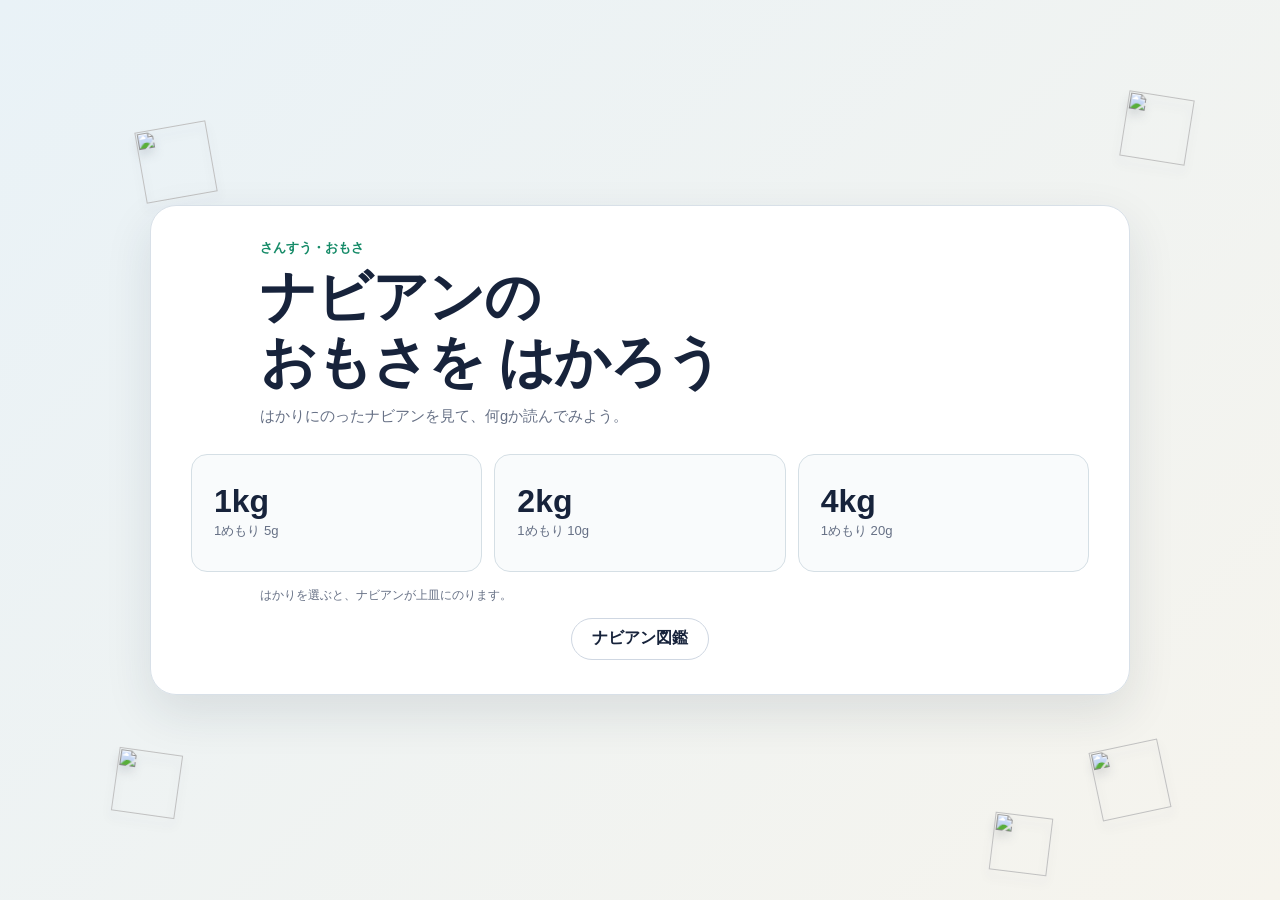
==== index.html @ f65eab59 "測定画面に戻る操作を復元" ====
<!doctype html>
<html lang="ja">
<head>
<meta charset="UTF-8">
<meta name="viewport" content="width=device-width,initial-scale=1,maximum-scale=1,user-scalable=no">
<title>ナビアンの おもさを はかろう</title>
<link rel="stylesheet" href="https://tt-sensei.github.io/edu-effects/css/edu-effects.css">
<link rel="stylesheet" href="https://tt-sensei.github.io/edu-effects/css/edu-feedback.css">
<link rel="stylesheet" href="css/style.css">
</head>
<body>
<div id="start">
  <img class="start-navi n1" src="https://raw.githubusercontent.com/TT-sensei/navi-character-/main/assets/web/fantasy/monsters/zako/happa-squirrel-leafy.webp" alt="" aria-hidden="true">
  <img class="start-navi n2" src="https://raw.githubusercontent.com/TT-sensei/navi-character-/main/assets/web/fantasy/monsters/zako/purun-little-magic-slime.webp" alt="" aria-hidden="true">
  <img class="start-navi n3" src="https://raw.githubusercontent.com/TT-sensei/navi-character-/main/assets/web/fantasy/monsters/zako/sakura-snow-puff.webp" alt="" aria-hidden="true">
  <img class="start-navi n4" src="https://raw.githubusercontent.com/TT-sensei/navi-character-/main/assets/web/fantasy/monsters/zako/star-bat.webp" alt="" aria-hidden="true">
  <img class="start-navi n5" src="https://raw.githubusercontent.com/TT-sensei/navi-character-/main/assets/web/fantasy/monsters/zako/rainbow-shell-snail.webp" alt="" aria-hidden="true">
  <main class="start-card">
    <div class="start-copy">
      <p class="eyebrow">さんすう・おもさ</p>
      <h1>ナビアンの<br>おもさを はかろう</h1>
      <p>はかりにのったナビアンを見て、何gか読んでみよう。</p>
    </div>
    <div class="scale-choice" aria-label="はかりを選ぶ">
      <button class="scale-card" data-max="1000"><span class="scale-number">1kg</span><span>1めもり 5g</span></button>
      <button class="scale-card" data-max="2000"><span class="scale-number">2kg</span><span>1めもり 10g</span></button>
      <button class="scale-card" data-max="4000"><span class="scale-number">4kg</span><span>1めもり 20g</span></button>
    </div>
    <p class="start-note">はかりを選ぶと、ナビアンが上皿にのります。</p>
    <button id="bookBtn" class="start-book-btn" type="button">ナビアン図鑑</button>
  </main>
</div>

<div id="app" class="hidden">
  <button id="backBtn" class="back-btn" type="button">← はかりを選びなおす</button>
  <main class="lesson">
    <section class="scale-area" aria-label="上皿はかり">
      <div class="measure-stage">
        <div class="scale">
          <div class="pan-shadow"></div>
          <div class="pan">
            <div class="pan-rim"></div>
            <img id="navian" alt="はかりにのったナビアン">
          </div>
          <div class="scale-column"></div>
          <div class="scale-body">
            <div class="dial">
              <svg id="dialSvg" viewBox="0 0 620 620" aria-label="上皿はかりの目盛"></svg>
              <div id="pointer" class="pointer"><span></span></div>
              <div class="dial-center"></div>
            </div>
            <div class="scale-base"></div>
          </div>
        </div>
      </div>
    </section>

    <aside class="question" aria-label="答え">
      <p id="message" class="question-message" role="status">はかりが落ち着くまで見てみよう。</p>
      <div class="question-head">
        <span class="question-kicker">よんでみよう</span>
        <p class="question-label">ナビアンは <strong>何g</strong>かな？</p>
      </div>
      <div class="answer-row">
        <input id="answer" type="number" inputmode="numeric" min="0" step="1" aria-label="重さ">
        <span>g</span>
        <button id="answerBtn">答える</button>
      </div>
      <button id="hintBtn" class="hint-btn" type="button">ヒントを見る</button><p id="hint" class="hint hidden" aria-live="polite"></p>
      <p id="feedback" class="feedback" aria-live="polite"></p>
      <button id="nextBtn" class="next hidden">つぎのナビアン →</button>
    </aside>
  </main>
</div>

<div id="book" class="hidden" aria-label="ナビアン図鑑">
  <div class="book-panel">
    <header class="book-header">
      <div><p class="book-kicker">ナビアンの記録</p><h2>ナビアン図鑑</h2></div>
      <button id="bookClose" class="head-btn" type="button">もどる</button>
    </header>
    <p class="book-intro">測ったナビアンの重さが記録されます。</p>
    <div id="bookGrid" class="book-grid"></div>
  </div>
</div>

<script type="module" src="js/app.js"></script>
</body>
</html>
---- css/style.css ----
:root{--navy:#17233b;--muted:#667085;--line:#d8e0e8;--green:#168b68;--red:#c84b4b;--paper:#fffdf8}
*{box-sizing:border-box;-webkit-tap-highlight-color:transparent}
html,body{margin:0;width:100%;min-height:100%;font-family:"Hiragino Maru Gothic ProN","Yu Gothic",sans-serif;color:var(--navy);background:#edf2f5}
button,input{font:inherit}
button{cursor:pointer}
.hidden{display:none!important}

#start{position:fixed;inset:0;display:grid;place-items:center;padding:20px;background:linear-gradient(135deg,#e9f2f7,#f6f4ed);overflow:hidden}
#start > .start-navi{position:absolute!important;width:72px!important;height:72px!important;max-width:72px!important;max-height:72px!important;object-fit:contain;filter:drop-shadow(0 7px 5px rgba(23,35,59,.12));z-index:2;pointer-events:none}
#start > .start-navi.n1{left:calc(50% - 500px);top:14%;transform:rotate(-10deg)}
#start > .start-navi.n2{right:clamp(18px,7vw,110px);left:auto;top:clamp(18px,12vh,95px);width:66px!important;height:66px!important;max-width:66px!important;max-height:66px!important;transform:rotate(9deg)}
#start > .start-navi.n3{left:clamp(24px,9vw,140px);bottom:clamp(20px,10vh,85px);width:64px!important;height:64px!important;max-width:64px!important;max-height:64px!important;transform:rotate(8deg)}
#start > .start-navi.n4{right:clamp(24px,9vw,140px);left:auto;bottom:clamp(20px,10vh,85px);width:70px!important;height:70px!important;max-width:70px!important;max-height:70px!important;transform:rotate(-12deg)}
#start > .start-navi.n5{right:clamp(80px,18vw,260px);left:auto;bottom:clamp(10px,3vh,30px);width:58px!important;height:58px!important;max-width:58px!important;max-height:58px!important;transform:rotate(7deg)}

.start-card{position:relative;z-index:2;width:min(980px,calc(100% - 140px));padding:34px 40px;border:1px solid var(--line);border-radius:26px;background:rgba(255,255,255,.98);box-shadow:0 18px 48px rgba(24,42,67,.11)}
.start-copy{text-align:left;max-width:760px;width:100%;margin:0 auto}.eyebrow{margin:0 0 8px;color:var(--green);font-weight:800;font-size:.8rem}
.start-copy h1{margin:0;font-size:clamp(2.1rem,5vw,3.5rem);line-height:1.16;letter-spacing:-.02em}.start-copy p:last-child{margin:12px 0 0;color:var(--muted);font-size:.92rem}
.scale-choice{display:grid;grid-template-columns:repeat(3,1fr);gap:12px;margin-top:28px}
.scale-card{min-height:118px;border:1px solid #d5dfe5;border-radius:16px;background:#f9fbfc;color:var(--navy);display:flex;flex-direction:column;justify-content:center;align-items:flex-start;padding:20px 22px;gap:5px;text-align:left;transition:border-color .15s,background .15s,transform .15s;box-shadow:none}
.scale-card:hover,.scale-card:focus-visible{border-color:#8acdb8;background:#f7fffc;transform:translateY(-2px)}.scale-card:active{transform:none}
.scale-number{font-size:2rem;font-weight:900;line-height:1}.scale-card span:last-child{color:var(--muted);font-size:.82rem}
.start-note{text-align:left;max-width:760px;color:var(--muted);font-size:.75rem;margin:15px auto 0}
.start-book-btn{display:block;margin:14px auto 0;min-height:42px;padding:8px 20px;border:1px solid #cfd7e2;border-radius:999px;background:#fff;color:var(--navy);font-weight:800}
.start-book-btn:hover,.start-book-btn:focus-visible{border-color:#9fb0bd;background:#f8fafb}

#app{height:100%;width:100%;max-width:1500px;margin:auto;padding:10px 16px 12px;display:flex;flex-direction:column;gap:8px}
.topbar{height:50px;display:flex;align-items:center;justify-content:space-between;gap:10px;flex:none}.topbar h1{font-size:1.25rem;margin:0}.topbar p{font-size:.7rem;color:var(--muted);margin:2px 0 0}
.head-btn{min-height:40px;padding:7px 14px;border:1px solid var(--line);border-radius:999px;background:#fff;color:var(--navy);font-weight:800}.head-btn:hover,.head-btn:focus-visible{border-color:#9fb0bd}

.lesson{min-height:0;flex:1;display:grid;grid-template-columns:minmax(0,1fr) 310px;gap:16px}
.scale-area{position:relative;min-width:0;min-height:0;display:grid;place-items:center;border-radius:22px;background:linear-gradient(#f9fbfc,#eaf0f3);overflow:hidden}
.measure-stage{position:relative;width:100%;height:100%;display:grid;place-items:center}



.scale{position:relative;width:min(88%,820px);height:min(90%,600px);min-height:420px}
.pan-shadow{position:absolute;left:11%;right:11%;top:5%;height:22px;border-radius:50%;background:rgba(23,35,59,.12)}
.pan{position:absolute;left:9%;right:9%;top:3%;height:92px;background:transparent;border:0;z-index:5;display:grid;place-items:center}
.pan:after{content:"";position:absolute;left:4%;right:4%;bottom:10px;height:4px;border-radius:999px;background:#66737f}.pan-rim{display:none}
.navian{position:absolute;z-index:8;left:50%;top:43px;width:94px;height:94px;object-fit:contain;transform:translate(-50%,-55%) scale(.82);filter:drop-shadow(0 7px 5px rgba(0,0,0,.22));opacity:0;transition:opacity .25s,transform .35s}.navian.on-pan{opacity:1;transform:translate(-50%,-55%) scale(1)}
.scale-column{position:absolute;left:50%;top:86px;width:24px;height:70px;transform:translateX(-50%);background:#6f7b86;border:0;z-index:0}
.scale-body{position:absolute;left:15%;right:15%;top:140px;height:calc(100% - 175px);border-radius:14px 14px 8px 8px;background:#68747f;border:0;box-shadow:none;z-index:2}
.dial{position:absolute;left:50%;top:24px;width:min(72%,315px);aspect-ratio:1/1;transform:translateX(-50%);border-radius:50%;background:#fff;border:4px solid #52606b;overflow:hidden}
#dialSvg{position:absolute;inset:0;width:100%;height:100%}
.pointer{position:absolute;left:calc(50% - 1.5px);bottom:50%;width:3px;height:45%;background:#c34b43;border-radius:5px;transform-origin:50% 100%;z-index:4;box-shadow:none;transform:rotate(0deg)}
.pointer span{position:absolute;top:-8px;left:50%;width:15px;height:15px;background:#c34b43;border-radius:50%;transform:translateX(-50%)}
.dial-center{position:absolute;left:50%;top:50%;width:24px;height:24px;border-radius:50%;background:#52606b;border:4px solid #fff;transform:translate(-50%,-50%);z-index:5}
.scale-base{position:absolute;left:8%;right:8%;bottom:-3px;height:16px;border-radius:50% 50% 5px 5px;background:#52606b;border:0}
.question-message{margin:0 0 14px;padding:7px 10px;border-radius:10px;background:#f1f6fb;color:#52606b;text-align:center;font-size:.8rem;font-weight:800;line-height:1.4}

.question{align-self:center;width:100%;background:var(--paper);border:1px solid var(--line);border-radius:20px;padding:20px 18px;box-shadow:0 8px 22px rgba(24,42,67,.07)}
.question-head{text-align:center}.question-kicker{display:inline-block;margin-bottom:4px;color:var(--green);font-size:.72rem;font-weight:900;letter-spacing:.06em}.question-label{font-size:1.18rem;font-weight:900;margin:0 0 15px}.question-label strong{font-size:1.35em}
.answer-row{display:grid;grid-template-columns:1fr auto 1fr;align-items:center;gap:7px}.answer-row input{width:100%;height:62px;border:2px solid var(--line);border-radius:14px;text-align:center;font-size:1.8rem;font-weight:900;color:var(--navy);background:#fff}.answer-row input:focus{outline:3px solid rgba(22,139,104,.18);border-color:#72bda8}.answer-row span{font-size:1.25rem;font-weight:900}
.answer-row button,.next{min-height:54px;border:0;border-radius:14px;padding:10px 15px;background:var(--green);color:#fff;font-weight:900}.answer-row button:hover,.answer-row button:focus-visible,.next:hover,.next:focus-visible{filter:brightness(.96)}.answer-row button:disabled{opacity:.45;cursor:default}
.feedback{text-align:center;min-height:31px;margin:10px 0 0;font-weight:800;line-height:1.45}.feedback.correct{color:#0b7758}.feedback.wrong{color:var(--red)}.next{display:block;width:100%;margin:7px auto 0}

@media(max-width:1050px){
  .lesson{grid-template-columns:minmax(0,1fr) 270px;gap:9px}.scale{width:min(90%,700px)}.stage-caption{font-size:.66rem}
}
@media(max-width:820px){
  .lesson{grid-template-columns:1fr;grid-template-rows:minmax(0,1fr) auto}.scale{width:min(92%,700px);height:min(100%,560px)}.question{padding:10px 16px}.question-label{margin-bottom:8px;font-size:1rem}.feedback{min-height:20px;margin:4px 0}.answer-row input{height:52px}.answer-row button{min-height:52px}
}
@media(max-width:900px){.start-card{width:min(720px,calc(100% - 72px));padding:28px 30px}.start-copy h1{font-size:clamp(2rem,6vw,3rem)}}
@media(max-width:650px){
  .start-navi{width:52px;height:52px}.start-navi.n1{left:4%;top:7%}.start-navi.n2{right:3%;left:auto;top:8%}.start-navi.n3{left:3%;bottom:9%}.start-navi.n4{right:3%;left:auto;bottom:13%}.start-navi.n5{display:none}
  #app{padding:7px 9px}.topbar{height:42px}.topbar h1{font-size:1rem}.topbar p{display:none}.head-btn{min-height:36px;padding:6px 10px;font-size:.7rem}
  .scale-choice{grid-template-columns:1fr;margin-top:22px}.scale-card{min-height:86px}.start-card{padding:26px 18px}.start-copy h1{font-size:2rem}
  
  .scale{width:96%;height:100%;min-height:350px}.pan{height:88px}.navian{width:72px;height:72px;top:37px}.scale-column{top:80px;height:78px}.scale-body{top:132px;height:calc(100% - 162px)}.dial{top:18px;width:220px}
  .question{padding:8px}.answer-row{gap:5px}.answer-row input{width:100%;height:50px;font-size:1.4rem}.answer-row button{padding:8px 11px}.question-label{font-size:.95rem}.question-kicker{font-size:.62rem}
}
@media(prefers-reduced-motion:reduce){.scale-card,.navian,.message{transition:none}.scale-card:hover,.scale-card:focus-visible{transform:none}}

.hint-btn{margin-top:10px;width:100%;min-height:44px;border:1px solid #cfd7e2;border-radius:12px;background:#f7f9fc;color:#344054;font-weight:700;cursor:pointer}.hint-btn:hover{background:#eef2f7}.hint{margin:8px 0 0;padding:10px 12px;border-radius:10px;background:#f1f6fb;color:#24344f;font-weight:700;text-align:center}

#book{position:fixed;inset:0;z-index:30;padding:18px;background:rgba(237,242,245,.97);overflow:auto}
.book-panel{width:min(1180px,100%);margin:0 auto}
.book-header{display:flex;align-items:center;justify-content:space-between;gap:12px;margin-bottom:6px}
.book-kicker{margin:0 0 2px;color:var(--green);font-size:.72rem;font-weight:800}
.book-header h2{margin:0;font-size:1.6rem}
.book-intro{margin:0 0 16px;color:var(--muted);font-size:.8rem}
.book-grid{display:grid;grid-template-columns:repeat(4,minmax(0,1fr));gap:12px}
.book-card{display:flex;align-items:center;gap:10px;min-height:118px;padding:12px;border:1px solid var(--line);border-radius:16px;background:var(--paper)}
.book-card img{width:70px;height:70px;object-fit:contain;flex:none}
.book-card-body{min-width:0}.book-card h3{margin:0 0 7px;font-size:.85rem}
.book-record{display:grid;grid-template-columns:1fr 1fr;gap:3px 8px;font-size:.65rem;color:var(--muted)}
.book-record span:first-child{grid-column:1/-1}.book-record strong{color:var(--navy);font-size:.9rem}
.book-last{margin:5px 0 0;font-size:.65rem;color:var(--green);font-weight:800}
.book-unrecorded{margin:0;color:#98a2b3;font-size:.68rem}
.book-card:not(.recorded) img{opacity:.42;filter:grayscale(.4)}
@media(max-width:900px){.book-grid{grid-template-columns:repeat(3,minmax(0,1fr))}}
@media(max-width:650px){.book-grid{grid-template-columns:repeat(2,minmax(0,1fr));gap:8px}.book-card{min-height:105px;padding:9px;gap:7px}.book-card img{width:58px;height:58px}.book-card h3{font-size:.76rem}.book-record{font-size:.58rem}.book-record strong{font-size:.78rem}}
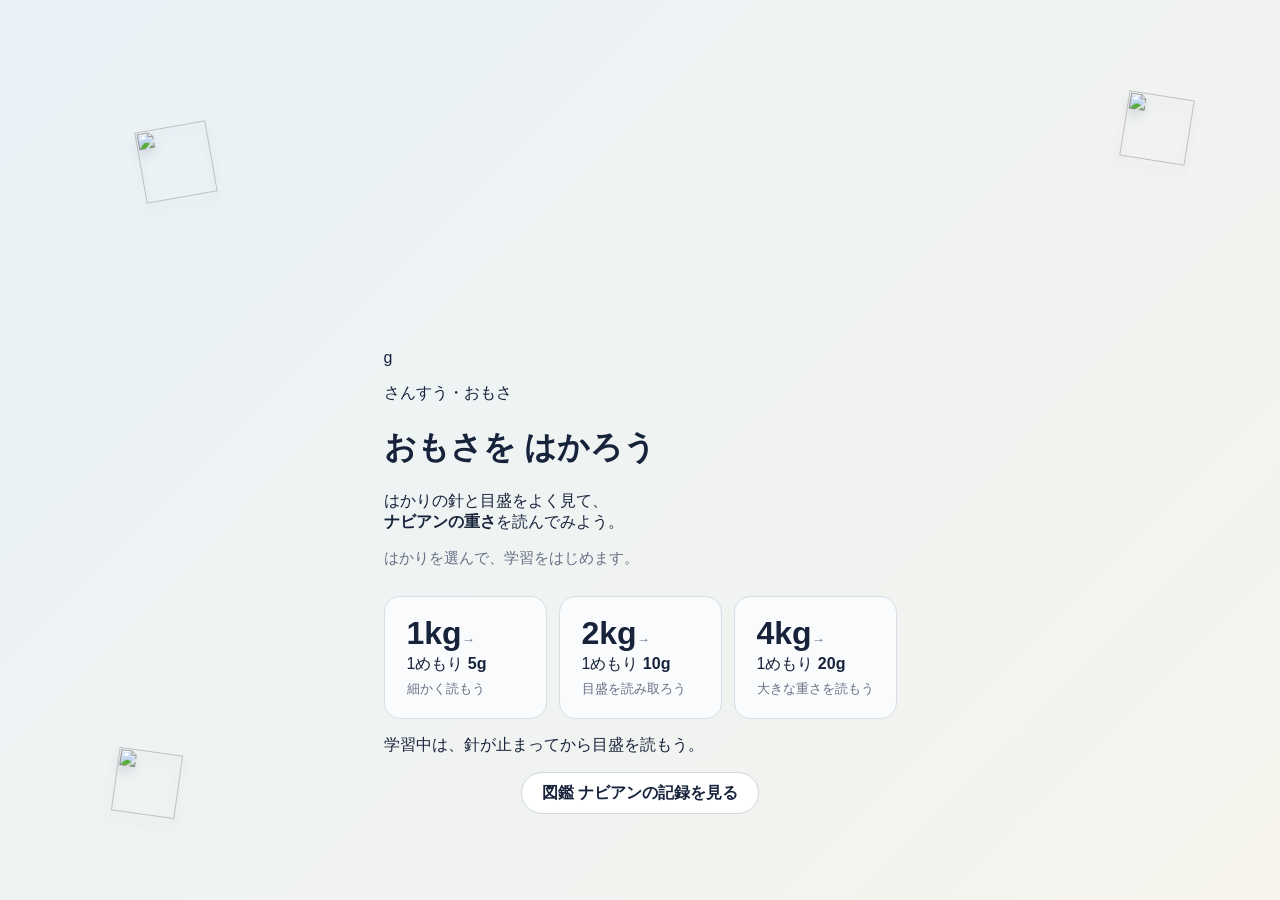
==== commit 1f13fe69: "Redesign start and lesson layouts" ====
--- a/index.html
+++ b/index.html
@@ -2,39 +2,76 @@
 <html lang="ja">
 <head>
 <meta charset="UTF-8">
-<meta name="viewport" content="width=device-width,initial-scale=1,maximum-scale=1,user-scalable=no">
+<meta name="viewport" content="width=device-width,initial-scale=1">
 <title>ナビアンの おもさを はかろう</title>
 <link rel="stylesheet" href="https://tt-sensei.github.io/edu-effects/css/edu-effects.css">
 <link rel="stylesheet" href="https://tt-sensei.github.io/edu-effects/css/edu-feedback.css">
 <link rel="stylesheet" href="css/style.css">
 </head>
 <body>
+
 <div id="start">
+  <div class="start-orbit start-orbit-a"></div>
+  <div class="start-orbit start-orbit-b"></div>
   <img class="start-navi n1" src="https://raw.githubusercontent.com/TT-sensei/navi-character-/main/assets/web/fantasy/monsters/zako/happa-squirrel-leafy.webp" alt="" aria-hidden="true">
   <img class="start-navi n2" src="https://raw.githubusercontent.com/TT-sensei/navi-character-/main/assets/web/fantasy/monsters/zako/purun-little-magic-slime.webp" alt="" aria-hidden="true">
   <img class="start-navi n3" src="https://raw.githubusercontent.com/TT-sensei/navi-character-/main/assets/web/fantasy/monsters/zako/sakura-snow-puff.webp" alt="" aria-hidden="true">
-  <img class="start-navi n4" src="https://raw.githubusercontent.com/TT-sensei/navi-character-/main/assets/web/fantasy/monsters/zako/star-bat.webp" alt="" aria-hidden="true">
-  <img class="start-navi n5" src="https://raw.githubusercontent.com/TT-sensei/navi-character-/main/assets/web/fantasy/monsters/zako/rainbow-shell-snail.webp" alt="" aria-hidden="true">
-  <main class="start-card">
-    <div class="start-copy">
-      <p class="eyebrow">さんすう・おもさ</p>
-      <h1>ナビアンの<br>おもさを はかろう</h1>
-      <p>はかりにのったナビアンを見て、何gか読んでみよう。</p>
-    </div>
-    <div class="scale-choice" aria-label="はかりを選ぶ">
-      <button class="scale-card" data-max="1000"><span class="scale-number">1kg</span><span>1めもり 5g</span></button>
-      <button class="scale-card" data-max="2000"><span class="scale-number">2kg</span><span>1めもり 10g</span></button>
-      <button class="scale-card" data-max="4000"><span class="scale-number">4kg</span><span>1めもり 20g</span></button>
-    </div>
-    <p class="start-note">はかりを選ぶと、ナビアンが上皿にのります。</p>
-    <button id="bookBtn" class="start-book-btn" type="button">ナビアン図鑑</button>
+
+  <main class="start-shell">
+    <header class="start-header">
+      <div class="brand-mark" aria-hidden="true">g</div>
+      <div>
+        <p class="start-eyebrow">さんすう・おもさ</p>
+        <h1>おもさを はかろう</h1>
+      </div>
+    </header>
+
+    <section class="start-hero">
+      <div class="start-copy">
+        <p class="start-lead">はかりの針と目盛をよく見て、<br><strong>ナビアンの重さ</strong>を読んでみよう。</p>
+        <div class="start-rule"><span></span><span></span><span></span></div>
+        <p class="start-sub">はかりを選んで、学習をはじめます。</p>
+      </div>
+
+      <div class="scale-choice" aria-label="はかりを選ぶ">
+        <button class="scale-card" data-max="1000">
+          <span class="scale-card-top"><span class="scale-number">1kg</span><span class="scale-arrow">→</span></span>
+          <span class="scale-card-step">1めもり <strong>5g</strong></span>
+          <span class="scale-card-desc">細かく読もう</span>
+        </button>
+        <button class="scale-card" data-max="2000">
+          <span class="scale-card-top"><span class="scale-number">2kg</span><span class="scale-arrow">→</span></span>
+          <span class="scale-card-step">1めもり <strong>10g</strong></span>
+          <span class="scale-card-desc">目盛を読み取ろう</span>
+        </button>
+        <button class="scale-card" data-max="4000">
+          <span class="scale-card-top"><span class="scale-number">4kg</span><span class="scale-arrow">→</span></span>
+          <span class="scale-card-step">1めもり <strong>20g</strong></span>
+          <span class="scale-card-desc">大きな重さを読もう</span>
+        </button>
+      </div>
+    </section>
+
+    <footer class="start-footer">
+      <p>学習中は、針が止まってから目盛を読もう。</p>
+      <button id="bookBtn" class="start-book-btn" type="button"><span>図鑑</span> ナビアンの記録を見る</button>
+    </footer>
   </main>
 </div>
 
 <div id="app" class="hidden">
-  <button id="backBtn" class="back-btn" type="button">← はかりを選びなおす</button>
+  <header class="lesson-header">
+    <button id="backBtn" class="back-btn" type="button">← はかりを選びなおす</button>
+    <div class="lesson-title">
+      <span class="lesson-dot" aria-hidden="true"></span>
+      <div><p>さんすう・おもさ</p><strong>おもさを はかろう</strong></div>
+    </div>
+    <button id="lessonBookBtn" class="lesson-book-btn" type="button">図鑑</button>
+  </header>
+
   <main class="lesson">
     <section class="scale-area" aria-label="上皿はかり">
+      <div class="scale-label"><span>はかりを よく見よう</span><small>針が止まるまで待とう</small></div>
       <div class="measure-stage">
         <div class="scale">
           <div class="pan-shadow"></div>
@@ -56,17 +93,28 @@
     </section>
 
     <aside class="question" aria-label="答え">
+      <div class="question-top">
+        <span class="question-step">よんでみよう</span>
+        <span class="question-status">重さを読み取る</span>
+      </div>
       <p id="message" class="question-message" role="status">はかりが落ち着くまで見てみよう。</p>
       <div class="question-head">
-        <span class="question-kicker">よんでみよう</span>
         <p class="question-label">ナビアンは <strong>何g</strong>かな？</p>
+        <p class="question-hint-line">針の先が、どの目盛を指しているか見てみよう。</p>
       </div>
       <div class="answer-row">
         <input id="answer" type="number" inputmode="numeric" min="0" step="1" aria-label="重さ">
         <span>g</span>
         <button id="answerBtn">答える</button>
       </div>
-      <button id="hintBtn" class="hint-btn" type="button">ヒントを見る</button><p id="hint" class="hint hidden" aria-live="polite"></p>
+      <div class="keypad" aria-label="数字パッド">
+        <button type="button" data-key="1">1</button><button type="button" data-key="2">2</button><button type="button" data-key="3">3</button>
+        <button type="button" data-key="4">4</button><button type="button" data-key="5">5</button><button type="button" data-key="6">6</button>
+        <button type="button" data-key="7">7</button><button type="button" data-key="8">8</button><button type="button" data-key="9">9</button>
+        <button type="button" data-key="clear" class="key-action">クリア</button><button type="button" data-key="0">0</button><button type="button" data-key="back" class="key-action">1字もどす</button>
+      </div>
+      <button id="hintBtn" class="hint-btn" type="button">ヒントを見る</button>
+      <p id="hint" class="hint hidden" aria-live="polite"></p>
       <p id="feedback" class="feedback" aria-live="polite"></p>
       <button id="nextBtn" class="next hidden">つぎのナビアン →</button>
     </aside>
@@ -85,5 +133,8 @@
 </div>
 
 <script type="module" src="js/app.js"></script>
+<script>
+document.getElementById('lessonBookBtn').addEventListener('click',()=>document.getElementById('book').classList.remove('hidden'));
+</script>
 </body>
 </html>
--- a/css/style.css
+++ b/css/style.css
@@ -22,72 +22,65 @@
 .scale-number{font-size:2rem;font-weight:900;line-height:1}.scale-card span:last-child{color:var(--muted);font-size:.82rem}
 .start-note{text-align:left;max-width:760px;color:var(--muted);font-size:.75rem;margin:15px auto 0}
 .start-book-btn{display:block;margin:14px auto 0;min-height:42px;padding:8px 20px;border:1px solid #cfd7e2;border-radius:999px;background:#fff;color:var(--navy);font-weight:800}
-.start-book-btn:hover,.start-book-btn:focus-visible{border-color:#9fb0bd;background:#f8fafb}
 
-#app{height:100%;width:100%;max-width:1500px;margin:auto;padding:10px 16px 12px;display:flex;flex-direction:column;gap:8px}
-.topbar{height:50px;display:flex;align-items:center;justify-content:space-between;gap:10px;flex:none}.topbar h1{font-size:1.25rem;margin:0}.topbar p{font-size:.7rem;color:var(--muted);margin:2px 0 0}
-.head-btn{min-height:40px;padding:7px 14px;border:1px solid var(--line);border-radius:999px;background:#fff;color:var(--navy);font-weight:800}.head-btn:hover,.head-btn:focus-visible{border-color:#9fb0bd}
-
-.lesson{min-height:0;flex:1;display:grid;grid-template-columns:minmax(0,1fr) 310px;gap:16px}
+#app{min-height:100vh;width:100%;max-width:1600px;margin:auto;padding:10px 16px 12px;display:flex;flex-direction:column;gap:8px}
+.lesson{min-height:0;flex:1;display:grid;grid-template-columns:minmax(0,1fr) 300px;gap:14px}
 .scale-area{position:relative;min-width:0;min-height:0;display:grid;place-items:center;border-radius:22px;background:linear-gradient(#f9fbfc,#eaf0f3);overflow:hidden}
 .measure-stage{position:relative;width:100%;height:100%;display:grid;place-items:center}
 
-
-
-.scale{position:relative;width:min(88%,820px);height:min(90%,600px);min-height:420px}
-.pan-shadow{position:absolute;left:11%;right:11%;top:5%;height:22px;border-radius:50%;background:rgba(23,35,59,.12)}
-.pan{position:absolute;left:9%;right:9%;top:3%;height:92px;background:transparent;border:0;z-index:5;display:grid;place-items:center}
-.pan:after{content:"";position:absolute;left:4%;right:4%;bottom:10px;height:4px;border-radius:999px;background:#66737f}.pan-rim{display:none}
-.navian{position:absolute;z-index:8;left:50%;top:43px;width:94px;height:94px;object-fit:contain;transform:translate(-50%,-55%) scale(.82);filter:drop-shadow(0 7px 5px rgba(0,0,0,.22));opacity:0;transition:opacity .25s,transform .35s}.navian.on-pan{opacity:1;transform:translate(-50%,-55%) scale(1)}
-.scale-column{position:absolute;left:50%;top:86px;width:24px;height:70px;transform:translateX(-50%);background:#6f7b86;border:0;z-index:0}
-.scale-body{position:absolute;left:15%;right:15%;top:140px;height:calc(100% - 175px);border-radius:14px 14px 8px 8px;background:#68747f;border:0;box-shadow:none;z-index:2}
-.dial{position:absolute;left:50%;top:24px;width:min(72%,315px);aspect-ratio:1/1;transform:translateX(-50%);border-radius:50%;background:#fff;border:4px solid #52606b;overflow:hidden}
+.scale{position:relative;width:min(94%,980px);height:min(96%,720px);min-height:450px}
+.pan-shadow{position:absolute;left:7%;right:7%;top:3%;height:24px;border-radius:50%;background:rgba(23,35,59,.12)}
+.pan{position:absolute;left:6%;right:6%;top:2%;height:112px;background:transparent;border:0;z-index:5;display:grid;place-items:center}
+.pan:after{content:"";position:absolute;left:3%;right:3%;bottom:9px;height:5px;border-radius:999px;background:#66737f}
+.pan-rim{display:none}
+.navian{position:absolute;z-index:8;left:50%;top:51px;width:110px;height:110px;object-fit:contain;transform:translate(-50%,-55%) scale(.82);filter:drop-shadow(0 7px 5px rgba(0,0,0,.22));opacity:0;transition:opacity .25s,transform .35s}
+.navian.on-pan{opacity:1;transform:translate(-50%,-55%) scale(1)}
+.scale-column{position:absolute;left:50%;top:104px;width:26px;height:70px;transform:translateX(-50%);background:#6f7b86;border:0;z-index:1}
+.scale-body{position:absolute;left:9%;right:9%;top:155px;height:calc(100% - 190px);border-radius:14px 14px 8px 8px;background:#68747f;border:0;box-shadow:none;z-index:2}
+.dial{position:absolute;left:50%;top:22px;z-index:3;width:min(82%,430px);aspect-ratio:1/1;transform:translateX(-50%);border-radius:50%;background:#fff;border:5px solid #52606b;overflow:hidden}
 #dialSvg{position:absolute;inset:0;width:100%;height:100%}
 .pointer{position:absolute;left:calc(50% - 1.5px);bottom:50%;width:3px;height:45%;background:#c34b43;border-radius:5px;transform-origin:50% 100%;z-index:4;box-shadow:none;transform:rotate(0deg)}
 .pointer span{position:absolute;top:-8px;left:50%;width:15px;height:15px;background:#c34b43;border-radius:50%;transform:translateX(-50%)}
 .dial-center{position:absolute;left:50%;top:50%;width:24px;height:24px;border-radius:50%;background:#52606b;border:4px solid #fff;transform:translate(-50%,-50%);z-index:5}
-.scale-base{position:absolute;left:8%;right:8%;bottom:-3px;height:16px;border-radius:50% 50% 5px 5px;background:#52606b;border:0}
+.scale-base{position:absolute;left:4%;right:4%;bottom:-3px;height:18px;border-radius:50% 50% 5px 5px;background:#52606b;border:0}
+
+.back-btn{position:absolute;top:12px;left:16px;z-index:10;min-height:38px;padding:6px 12px;border:1px solid var(--line);border-radius:999px;background:rgba(255,255,255,.94);color:var(--navy);font-weight:800;box-shadow:0 4px 12px rgba(24,42,67,.06)}
+.back-btn:hover,.back-btn:focus-visible{border-color:#9fb0bd;background:#fff}
+.question{align-self:center;width:100%;background:var(--paper);border:1px solid var(--line);border-radius:20px;padding:20px 18px;box-shadow:0 8px 22px rgba(24,42,67,.07)}
 .question-message{margin:0 0 14px;padding:7px 10px;border-radius:10px;background:#f1f6fb;color:#52606b;text-align:center;font-size:.8rem;font-weight:800;line-height:1.4}
-
-.question{align-self:center;width:100%;background:var(--paper);border:1px solid var(--line);border-radius:20px;padding:20px 18px;box-shadow:0 8px 22px rgba(24,42,67,.07)}
 .question-head{text-align:center}.question-kicker{display:inline-block;margin-bottom:4px;color:var(--green);font-size:.72rem;font-weight:900;letter-spacing:.06em}.question-label{font-size:1.18rem;font-weight:900;margin:0 0 15px}.question-label strong{font-size:1.35em}
 .answer-row{display:grid;grid-template-columns:1fr auto 1fr;align-items:center;gap:7px}.answer-row input{width:100%;height:62px;border:2px solid var(--line);border-radius:14px;text-align:center;font-size:1.8rem;font-weight:900;color:var(--navy);background:#fff}.answer-row input:focus{outline:3px solid rgba(22,139,104,.18);border-color:#72bda8}.answer-row span{font-size:1.25rem;font-weight:900}
-.answer-row button,.next{min-height:54px;border:0;border-radius:14px;padding:10px 15px;background:var(--green);color:#fff;font-weight:900}.answer-row button:hover,.answer-row button:focus-visible,.next:hover,.next:focus-visible{filter:brightness(.96)}.answer-row button:disabled{opacity:.45;cursor:default}
+.answer-row button,.next{min-height:54px;border:0;border-radius:14px;padding:10px 15px;background:var(--green);color:#fff;font-weight:900}.answer-row button:disabled{opacity:.45;cursor:default}
 .feedback{text-align:center;min-height:31px;margin:10px 0 0;font-weight:800;line-height:1.45}.feedback.correct{color:#0b7758}.feedback.wrong{color:var(--red)}.next{display:block;width:100%;margin:7px auto 0}
+.hint-btn{margin-top:10px;width:100%;min-height:44px;border:1px solid #cfd7e2;border-radius:12px;background:#f7f9fc;color:#344054;font-weight:700}.hint-btn:hover{background:#eef2f7}
+.hint{margin:8px 0 0;padding:10px 12px;border-radius:10px;background:#f1f6fb;color:#24344f;font-weight:700;text-align:center}
+.keypad{display:grid;grid-template-columns:repeat(3,1fr);gap:6px;margin-top:10px}
+.keypad button{min-height:38px;border:1px solid #d5dfe5;border-radius:9px;background:#fff;color:var(--navy);font-size:1rem;font-weight:900}
+.keypad button:active{background:#eef2f5}.keypad button:disabled{opacity:.45;cursor:default}
+.keypad .key-action{font-size:.8rem;background:#f7f9fc}
 
-@media(max-width:1050px){
-  .lesson{grid-template-columns:minmax(0,1fr) 270px;gap:9px}.scale{width:min(90%,700px)}.stage-caption{font-size:.66rem}
+#book{position:fixed;inset:0;z-index:30;padding:18px;background:rgba(237,242,245,.97);overflow:auto}
+.book-panel{width:min(1180px,100%);margin:0 auto}.book-header{display:flex;align-items:center;justify-content:space-between;gap:12px;margin-bottom:6px}
+.book-kicker{margin:0 0 2px;color:var(--green);font-size:.72rem;font-weight:800}.book-header h2{margin:0;font-size:1.6rem}.book-intro{margin:0 0 16px;color:var(--muted);font-size:.8rem}
+.book-grid{display:grid;grid-template-columns:repeat(4,minmax(0,1fr));gap:12px}.book-card{display:flex;align-items:center;gap:10px;min-height:118px;padding:12px;border:1px solid var(--line);border-radius:16px;background:var(--paper)}
+.book-card img{width:70px;height:70px;object-fit:contain;flex:none}.book-card-body{min-width:0}.book-card h3{margin:0 0 7px;font-size:.85rem}
+.book-record{display:grid;grid-template-columns:1fr 1fr;gap:3px 8px;font-size:.65rem;color:var(--muted)}.book-record span:first-child{grid-column:1/-1}.book-record strong{color:var(--navy);font-size:.9rem}.book-last{margin:5px 0 0;font-size:.65rem;color:var(--green);font-weight:800}
+.book-unrecorded{margin:0;color:#98a2b3;font-size:.68rem}.book-card:not(.recorded) img{opacity:.42;filter:grayscale(.4)}
+
+@media(max-width:1050px){.lesson{grid-template-columns:minmax(0,1fr) 280px;gap:10px}.scale{width:min(94%,800px)}.dial{width:min(80%,390px)}}
+@media(max-width:820px){
+  .lesson{grid-template-columns:1fr;grid-template-rows:minmax(430px,1fr) auto}.scale{width:min(94%,720px);height:min(100%,620px);min-height:430px}
+  .question{padding:10px 16px}.question-label{margin-bottom:8px;font-size:1rem}.feedback{min-height:20px;margin:4px 0}.answer-row input{height:52px}
+  .keypad{grid-template-columns:repeat(6,1fr)}.keypad button{min-height:36px}
 }
-@media(max-width:820px){
-  .lesson{grid-template-columns:1fr;grid-template-rows:minmax(0,1fr) auto}.scale{width:min(92%,700px);height:min(100%,560px)}.question{padding:10px 16px}.question-label{margin-bottom:8px;font-size:1rem}.feedback{min-height:20px;margin:4px 0}.answer-row input{height:52px}.answer-row button{min-height:52px}
-}
-@media(max-width:900px){.start-card{width:min(720px,calc(100% - 72px));padding:28px 30px}.start-copy h1{font-size:clamp(2rem,6vw,3rem)}}
+@media(max-width:900px){.start-card{width:min(720px,calc(100% - 72px));padding:28px 30px}.start-copy h1{font-size:clamp(2rem,6vw,3rem)}.book-grid{grid-template-columns:repeat(3,minmax(0,1fr))}}
 @media(max-width:650px){
   .start-navi{width:52px;height:52px}.start-navi.n1{left:4%;top:7%}.start-navi.n2{right:3%;left:auto;top:8%}.start-navi.n3{left:3%;bottom:9%}.start-navi.n4{right:3%;left:auto;bottom:13%}.start-navi.n5{display:none}
-  #app{padding:7px 9px}.topbar{height:42px}.topbar h1{font-size:1rem}.topbar p{display:none}.head-btn{min-height:36px;padding:6px 10px;font-size:.7rem}
+  #app{padding:7px 9px}.back-btn{top:7px;left:9px;min-height:34px;padding:5px 10px;font-size:.7rem}
   .scale-choice{grid-template-columns:1fr;margin-top:22px}.scale-card{min-height:86px}.start-card{padding:26px 18px}.start-copy h1{font-size:2rem}
-  
-  .scale{width:96%;height:100%;min-height:350px}.pan{height:88px}.navian{width:72px;height:72px;top:37px}.scale-column{top:80px;height:78px}.scale-body{top:132px;height:calc(100% - 162px)}.dial{top:18px;width:220px}
+  .lesson{grid-template-rows:minmax(360px,1fr) auto}.scale{width:96%;height:100%;min-height:360px}.pan{height:88px}.navian{width:72px;height:72px;top:37px}.scale-column{top:80px;height:78px}.scale-body{top:132px;height:calc(100% - 162px)}.dial{top:18px;width:min(78%,260px)}
   .question{padding:8px}.answer-row{gap:5px}.answer-row input{width:100%;height:50px;font-size:1.4rem}.answer-row button{padding:8px 11px}.question-label{font-size:.95rem}.question-kicker{font-size:.62rem}
+  .keypad{grid-template-columns:repeat(6,1fr);gap:4px}.keypad button{min-height:34px;padding:4px 2px;font-size:.9rem}.keypad .key-action{font-size:.68rem}
+  .book-grid{grid-template-columns:repeat(2,minmax(0,1fr));gap:8px}.book-card{min-height:105px;padding:9px;gap:7px}.book-card img{width:58px;height:58px}.book-card h3{font-size:.76rem}.book-record{font-size:.58rem}.book-record strong{font-size:.78rem}
 }
-@media(prefers-reduced-motion:reduce){.scale-card,.navian,.message{transition:none}.scale-card:hover,.scale-card:focus-visible{transform:none}}
-
-.hint-btn{margin-top:10px;width:100%;min-height:44px;border:1px solid #cfd7e2;border-radius:12px;background:#f7f9fc;color:#344054;font-weight:700;cursor:pointer}.hint-btn:hover{background:#eef2f7}.hint{margin:8px 0 0;padding:10px 12px;border-radius:10px;background:#f1f6fb;color:#24344f;font-weight:700;text-align:center}
-
-#book{position:fixed;inset:0;z-index:30;padding:18px;background:rgba(237,242,245,.97);overflow:auto}
-.book-panel{width:min(1180px,100%);margin:0 auto}
-.book-header{display:flex;align-items:center;justify-content:space-between;gap:12px;margin-bottom:6px}
-.book-kicker{margin:0 0 2px;color:var(--green);font-size:.72rem;font-weight:800}
-.book-header h2{margin:0;font-size:1.6rem}
-.book-intro{margin:0 0 16px;color:var(--muted);font-size:.8rem}
-.book-grid{display:grid;grid-template-columns:repeat(4,minmax(0,1fr));gap:12px}
-.book-card{display:flex;align-items:center;gap:10px;min-height:118px;padding:12px;border:1px solid var(--line);border-radius:16px;background:var(--paper)}
-.book-card img{width:70px;height:70px;object-fit:contain;flex:none}
-.book-card-body{min-width:0}.book-card h3{margin:0 0 7px;font-size:.85rem}
-.book-record{display:grid;grid-template-columns:1fr 1fr;gap:3px 8px;font-size:.65rem;color:var(--muted)}
-.book-record span:first-child{grid-column:1/-1}.book-record strong{color:var(--navy);font-size:.9rem}
-.book-last{margin:5px 0 0;font-size:.65rem;color:var(--green);font-weight:800}
-.book-unrecorded{margin:0;color:#98a2b3;font-size:.68rem}
-.book-card:not(.recorded) img{opacity:.42;filter:grayscale(.4)}
-@media(max-width:900px){.book-grid{grid-template-columns:repeat(3,minmax(0,1fr))}}
-@media(max-width:650px){.book-grid{grid-template-columns:repeat(2,minmax(0,1fr));gap:8px}.book-card{min-height:105px;padding:9px;gap:7px}.book-card img{width:58px;height:58px}.book-card h3{font-size:.76rem}.book-record{font-size:.58rem}.book-record strong{font-size:.78rem}}
+@media(prefers-reduced-motion:reduce){.scale-card,.navian{transition:none}.scale-card:hover,.scale-card:focus-visible{transform:none}}
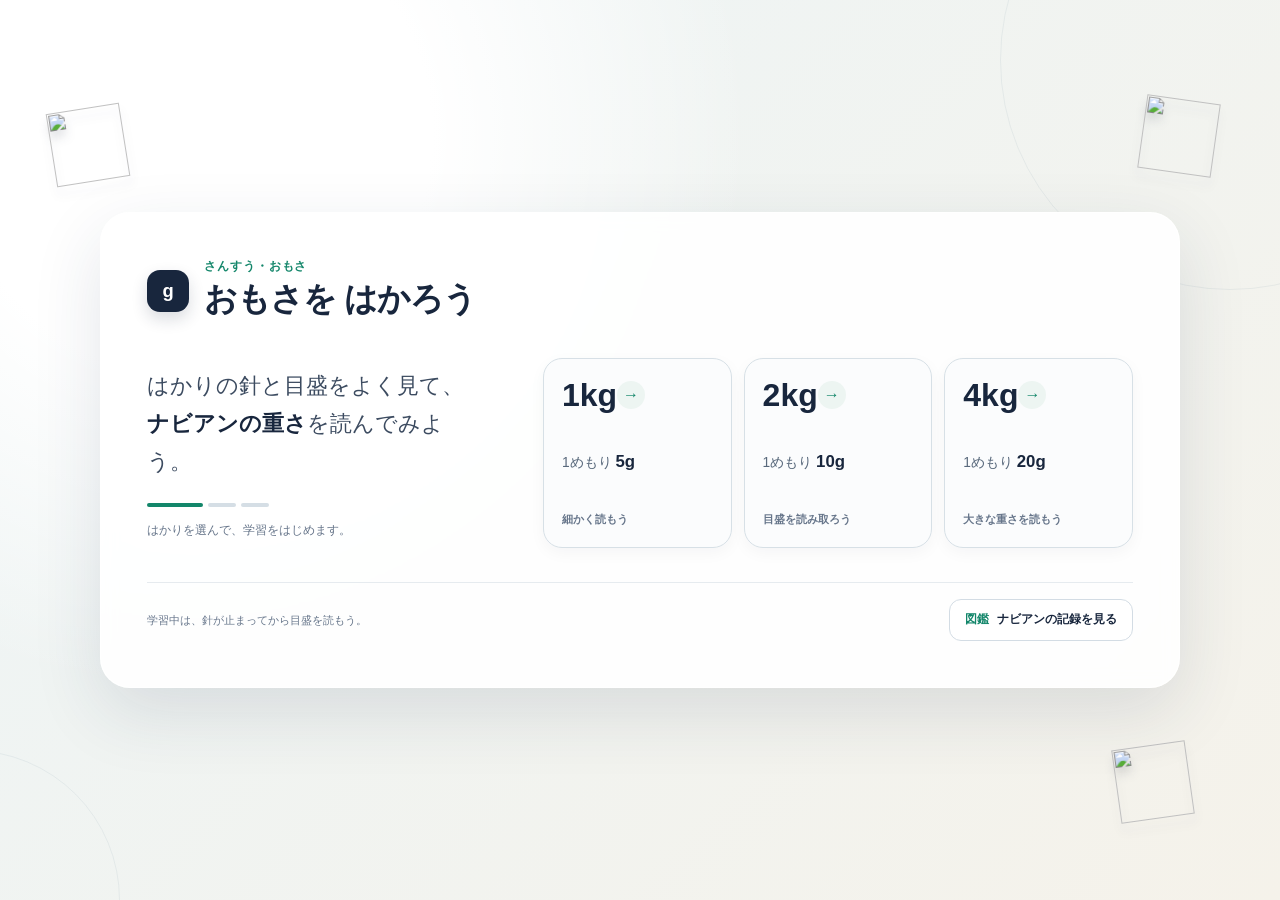
==== commit 70e54a3a: "タブレットのピンチズームによるレイアウト変化を防止" ====
--- a/index.html
+++ b/index.html
@@ -2,7 +2,7 @@
 <html lang="ja">
 <head>
 <meta charset="UTF-8">
-<meta name="viewport" content="width=device-width,initial-scale=1">
+<meta name="viewport" content="width=device-width,initial-scale=1,maximum-scale=1,user-scalable=no,viewport-fit=cover">
 <title>ナビアンの おもさを はかろう</title>
 <link rel="stylesheet" href="https://tt-sensei.github.io/edu-effects/css/edu-effects.css">
 <link rel="stylesheet" href="https://tt-sensei.github.io/edu-effects/css/edu-feedback.css">
@@ -134,6 +134,15 @@
 
 <script type="module" src="js/app.js"></script>
 <script>
+/* タブレットでのピンチズームによるレイアウト変化を防ぐ */
+(() => {
+  const stopGestureZoom = (event) => event.preventDefault();
+  ['gesturestart','gesturechange','gestureend'].forEach(type => {
+    document.addEventListener(type, stopGestureZoom, { passive: false });
+  });
+})();
+</script>
+<script>
 document.getElementById('lessonBookBtn').addEventListener('click',()=>document.getElementById('book').classList.remove('hidden'));
 </script>
 </body>
--- a/css/style.css
+++ b/css/style.css
@@ -1,86 +1,49 @@
-:root{--navy:#17233b;--muted:#667085;--line:#d8e0e8;--green:#168b68;--red:#c84b4b;--paper:#fffdf8}
+:root{--navy:#18263d;--muted:#66758a;--line:#d9e1e8;--green:#13866a;--green-dark:#0b6e56;--red:#c94f4f;--paper:#fff;--soft:#f4f7f9;--ink:#24344f}
 *{box-sizing:border-box;-webkit-tap-highlight-color:transparent}
-html,body{margin:0;width:100%;min-height:100%;font-family:"Hiragino Maru Gothic ProN","Yu Gothic",sans-serif;color:var(--navy);background:#edf2f5}
-button,input{font:inherit}
-button{cursor:pointer}
-.hidden{display:none!important}
+html,body{margin:0;width:100%;min-height:100%;font-family:"Hiragino Maru Gothic ProN","Yu Gothic",sans-serif;color:var(--navy);background:#eef3f6}
+button,input{font:inherit}button{cursor:pointer}.hidden{display:none!important}
 
-#start{position:fixed;inset:0;display:grid;place-items:center;padding:20px;background:linear-gradient(135deg,#e9f2f7,#f6f4ed);overflow:hidden}
-#start > .start-navi{position:absolute!important;width:72px!important;height:72px!important;max-width:72px!important;max-height:72px!important;object-fit:contain;filter:drop-shadow(0 7px 5px rgba(23,35,59,.12));z-index:2;pointer-events:none}
-#start > .start-navi.n1{left:calc(50% - 500px);top:14%;transform:rotate(-10deg)}
-#start > .start-navi.n2{right:clamp(18px,7vw,110px);left:auto;top:clamp(18px,12vh,95px);width:66px!important;height:66px!important;max-width:66px!important;max-height:66px!important;transform:rotate(9deg)}
-#start > .start-navi.n3{left:clamp(24px,9vw,140px);bottom:clamp(20px,10vh,85px);width:64px!important;height:64px!important;max-width:64px!important;max-height:64px!important;transform:rotate(8deg)}
-#start > .start-navi.n4{right:clamp(24px,9vw,140px);left:auto;bottom:clamp(20px,10vh,85px);width:70px!important;height:70px!important;max-width:70px!important;max-height:70px!important;transform:rotate(-12deg)}
-#start > .start-navi.n5{right:clamp(80px,18vw,260px);left:auto;bottom:clamp(10px,3vh,30px);width:58px!important;height:58px!important;max-width:58px!important;max-height:58px!important;transform:rotate(7deg)}
+/* START */
+#start{position:fixed;inset:0;display:grid;place-items:center;padding:clamp(16px,3vw,36px);background:radial-gradient(circle at 15% 15%,#fff 0 18%,transparent 42%),linear-gradient(135deg,#edf5f7 0%,#f5f2ea 100%);overflow:hidden}
+.start-shell{position:relative;z-index:3;width:min(1080px,100%);padding:clamp(24px,4vw,46px);border:1px solid rgba(255,255,255,.9);border-radius:30px;background:rgba(255,255,255,.9);box-shadow:0 24px 70px rgba(35,52,79,.12);backdrop-filter:blur(8px)}
+.start-header{display:flex;align-items:center;gap:15px;margin-bottom:clamp(22px,4vh,38px)}
+.brand-mark{width:42px;height:42px;border-radius:13px;display:grid;place-items:center;background:var(--navy);color:#fff;font-size:1.15rem;font-weight:900;box-shadow:0 7px 16px rgba(24,38,61,.16)}
+.start-eyebrow{margin:0 0 3px;color:var(--green);font-size:.72rem;font-weight:900;letter-spacing:.08em}.start-header h1{margin:0;font-size:clamp(1.5rem,3vw,2.05rem);letter-spacing:-.03em}
+.start-hero{display:grid;grid-template-columns:minmax(250px,.72fr) minmax(470px,1.28fr);gap:clamp(28px,5vw,64px);align-items:center}
+.start-copy{padding:5px 0}.start-lead{margin:0;font-size:clamp(1.05rem,2vw,1.35rem);line-height:1.75;color:#3c4b60}.start-lead strong{color:var(--navy);font-weight:900}.start-rule{display:flex;gap:5px;margin:22px 0 15px}.start-rule span{width:28px;height:4px;border-radius:99px;background:#d5dee5}.start-rule span:first-child{width:56px;background:var(--green)}.start-sub{margin:0;color:var(--muted);font-size:.78rem}
+.scale-choice{display:grid;grid-template-columns:repeat(3,1fr);gap:12px}
+.scale-card{min-height:190px;padding:20px 18px;border:1px solid #d7e0e6;border-radius:19px;background:#fbfcfd;color:var(--navy);text-align:left;display:flex;flex-direction:column;justify-content:space-between;transition:.16s ease;box-shadow:0 5px 16px rgba(24,38,61,.04)}
+.scale-card:hover,.scale-card:focus-visible{transform:translateY(-4px);border-color:#8bc8b7;background:#f7fffc;box-shadow:0 12px 24px rgba(24,38,61,.09);outline:none}.scale-card:active{transform:translateY(-1px)}
+.scale-card-top{display:flex;justify-content:space-between;align-items:center}.scale-number{font-size:2rem;font-weight:900;line-height:1}.scale-arrow{width:28px;height:28px;border-radius:50%;display:grid;place-items:center;background:#edf5f2;color:var(--green);font-weight:900}.scale-card-step{font-size:.86rem;color:#59697c}.scale-card-step strong{font-size:1.05rem;color:var(--navy)}.scale-card-desc{font-size:.7rem;color:var(--muted);font-weight:700}
+.start-footer{display:flex;justify-content:space-between;align-items:center;gap:14px;margin-top:clamp(22px,4vh,34px);padding-top:16px;border-top:1px solid #e6ebef}.start-footer p{margin:0;color:var(--muted);font-size:.7rem}.start-book-btn{min-height:42px;padding:8px 15px;border:1px solid #d3dce4;border-radius:12px;background:#fff;color:var(--navy);font-size:.74rem;font-weight:800}.start-book-btn span{color:var(--green);margin-right:5px}
+.start-navi{position:absolute!important;width:74px!important;height:74px!important;object-fit:contain;filter:drop-shadow(0 8px 5px rgba(23,35,59,.12));z-index:2;pointer-events:none}.start-navi.n1{left:4%;top:12%;transform:rotate(-9deg)}.start-navi.n2{right:5%;top:11%;transform:rotate(8deg)}.start-navi.n3{right:7%;bottom:9%;transform:rotate(-8deg)}.start-orbit{position:absolute;border:1px solid rgba(70,104,123,.08);border-radius:50%;pointer-events:none}.start-orbit-a{width:460px;height:460px;right:-180px;top:-170px}.start-orbit-b{width:300px;height:300px;left:-180px;bottom:-150px}
 
-.start-card{position:relative;z-index:2;width:min(980px,calc(100% - 140px));padding:34px 40px;border:1px solid var(--line);border-radius:26px;background:rgba(255,255,255,.98);box-shadow:0 18px 48px rgba(24,42,67,.11)}
-.start-copy{text-align:left;max-width:760px;width:100%;margin:0 auto}.eyebrow{margin:0 0 8px;color:var(--green);font-weight:800;font-size:.8rem}
-.start-copy h1{margin:0;font-size:clamp(2.1rem,5vw,3.5rem);line-height:1.16;letter-spacing:-.02em}.start-copy p:last-child{margin:12px 0 0;color:var(--muted);font-size:.92rem}
-.scale-choice{display:grid;grid-template-columns:repeat(3,1fr);gap:12px;margin-top:28px}
-.scale-card{min-height:118px;border:1px solid #d5dfe5;border-radius:16px;background:#f9fbfc;color:var(--navy);display:flex;flex-direction:column;justify-content:center;align-items:flex-start;padding:20px 22px;gap:5px;text-align:left;transition:border-color .15s,background .15s,transform .15s;box-shadow:none}
-.scale-card:hover,.scale-card:focus-visible{border-color:#8acdb8;background:#f7fffc;transform:translateY(-2px)}.scale-card:active{transform:none}
-.scale-number{font-size:2rem;font-weight:900;line-height:1}.scale-card span:last-child{color:var(--muted);font-size:.82rem}
-.start-note{text-align:left;max-width:760px;color:var(--muted);font-size:.75rem;margin:15px auto 0}
-.start-book-btn{display:block;margin:14px auto 0;min-height:42px;padding:8px 20px;border:1px solid #cfd7e2;border-radius:999px;background:#fff;color:var(--navy);font-weight:800}
-
-#app{min-height:100vh;width:100%;max-width:1600px;margin:auto;padding:10px 16px 12px;display:flex;flex-direction:column;gap:8px}
-.lesson{min-height:0;flex:1;display:grid;grid-template-columns:minmax(0,1fr) 300px;gap:14px}
-.scale-area{position:relative;min-width:0;min-height:0;display:grid;place-items:center;border-radius:22px;background:linear-gradient(#f9fbfc,#eaf0f3);overflow:hidden}
+/* LESSON */
+#app{min-height:100vh;width:100%;max-width:1700px;margin:auto;padding:0 18px 18px;display:flex;flex-direction:column}
+.lesson-header{height:64px;display:grid;grid-template-columns:1fr auto 1fr;align-items:center;gap:12px}.back-btn,.lesson-book-btn{min-height:38px;padding:6px 13px;border:1px solid var(--line);border-radius:11px;background:rgba(255,255,255,.92);color:var(--navy);font-weight:800;font-size:.74rem;box-shadow:0 3px 10px rgba(24,42,67,.04)}.back-btn{justify-self:start}.lesson-book-btn{justify-self:end}.back-btn:hover,.lesson-book-btn:hover{background:#fff;border-color:#b7c5d0}
+.lesson-title{display:flex;align-items:center;gap:9px}.lesson-title p{margin:0 0 1px;color:var(--green);font-size:.58rem;font-weight:900}.lesson-title strong{font-size:.88rem}.lesson-dot{width:10px;height:10px;border-radius:50%;background:var(--green);box-shadow:0 0 0 5px #e3f1ec}
+.lesson{min-height:0;flex:1;display:grid;grid-template-columns:minmax(0,1fr) 350px;gap:16px}
+.scale-area{position:relative;min-width:0;min-height:0;display:grid;place-items:center;border:1px solid #dbe3e8;border-radius:24px;background:linear-gradient(#f9fbfc,#e9f0f3);overflow:hidden}.scale-label{position:absolute;left:22px;top:18px;z-index:6;display:flex;flex-direction:column;gap:2px}.scale-label span{font-size:.75rem;font-weight:900}.scale-label small{font-size:.62rem;color:var(--muted)}
 .measure-stage{position:relative;width:100%;height:100%;display:grid;place-items:center}
-
 .scale{position:relative;width:min(94%,980px);height:min(96%,720px);min-height:450px}
 .pan-shadow{position:absolute;left:7%;right:7%;top:3%;height:24px;border-radius:50%;background:rgba(23,35,59,.12)}
-.pan{position:absolute;left:6%;right:6%;top:2%;height:112px;background:transparent;border:0;z-index:5;display:grid;place-items:center}
-.pan:after{content:"";position:absolute;left:3%;right:3%;bottom:9px;height:5px;border-radius:999px;background:#66737f}
-.pan-rim{display:none}
-.navian{position:absolute;z-index:8;left:50%;top:51px;width:110px;height:110px;object-fit:contain;transform:translate(-50%,-55%) scale(.82);filter:drop-shadow(0 7px 5px rgba(0,0,0,.22));opacity:0;transition:opacity .25s,transform .35s}
-.navian.on-pan{opacity:1;transform:translate(-50%,-55%) scale(1)}
-.scale-column{position:absolute;left:50%;top:104px;width:26px;height:70px;transform:translateX(-50%);background:#6f7b86;border:0;z-index:1}
-.scale-body{position:absolute;left:9%;right:9%;top:155px;height:calc(100% - 190px);border-radius:14px 14px 8px 8px;background:#68747f;border:0;box-shadow:none;z-index:2}
-.dial{position:absolute;left:50%;top:22px;z-index:3;width:min(82%,430px);aspect-ratio:1/1;transform:translateX(-50%);border-radius:50%;background:#fff;border:5px solid #52606b;overflow:hidden}
-#dialSvg{position:absolute;inset:0;width:100%;height:100%}
-.pointer{position:absolute;left:calc(50% - 1.5px);bottom:50%;width:3px;height:45%;background:#c34b43;border-radius:5px;transform-origin:50% 100%;z-index:4;box-shadow:none;transform:rotate(0deg)}
-.pointer span{position:absolute;top:-8px;left:50%;width:15px;height:15px;background:#c34b43;border-radius:50%;transform:translateX(-50%)}
-.dial-center{position:absolute;left:50%;top:50%;width:24px;height:24px;border-radius:50%;background:#52606b;border:4px solid #fff;transform:translate(-50%,-50%);z-index:5}
-.scale-base{position:absolute;left:4%;right:4%;bottom:-3px;height:18px;border-radius:50% 50% 5px 5px;background:#52606b;border:0}
+.pan{position:absolute;left:6%;right:6%;top:2%;height:112px;background:transparent;border:0;z-index:5;display:grid;place-items:center}.pan:after{content:"";position:absolute;left:3%;right:3%;bottom:9px;height:5px;border-radius:999px;background:#66737f}.pan-rim{display:none}
+.navian{position:absolute;z-index:8;left:50%;top:51px;width:110px;height:110px;object-fit:contain;transform:translate(-50%,-55%) scale(.82);filter:drop-shadow(0 7px 5px rgba(0,0,0,.22));opacity:0;transition:opacity .25s,transform .35s}.navian.on-pan{opacity:1;transform:translate(-50%,-55%) scale(1)}
+.scale-column{position:absolute;left:50%;top:104px;width:26px;height:70px;transform:translateX(-50%);background:#6f7b86;border:0;z-index:1}.scale-body{position:absolute;left:9%;right:9%;top:155px;height:calc(100% - 190px);border-radius:14px 14px 8px 8px;background:#68747f;border:0;box-shadow:none;z-index:2}
+.dial{position:absolute;left:50%;top:22px;z-index:3;width:min(82%,430px);aspect-ratio:1/1;transform:translateX(-50%);border-radius:50%;background:#fff;border:5px solid #52606b;overflow:hidden}#dialSvg{position:absolute;inset:0;width:100%;height:100%}
+.pointer{position:absolute;left:calc(50% - 1.5px);bottom:50%;width:3px;height:45%;background:#c34b43;border-radius:5px;transform-origin:50% 100%;z-index:4;box-shadow:none;transform:rotate(0deg)}.pointer span{position:absolute;top:-8px;left:50%;width:15px;height:15px;background:#c34b43;border-radius:50%;transform:translateX(-50%)}.dial-center{position:absolute;left:50%;top:50%;width:24px;height:24px;border-radius:50%;background:#52606b;border:4px solid #fff;transform:translate(-50%,-50%);z-index:5}.scale-base{position:absolute;left:4%;right:4%;bottom:-3px;height:18px;border-radius:50% 50% 5px 5px;background:#52606b;border:0}
 
-.back-btn{position:absolute;top:12px;left:16px;z-index:10;min-height:38px;padding:6px 12px;border:1px solid var(--line);border-radius:999px;background:rgba(255,255,255,.94);color:var(--navy);font-weight:800;box-shadow:0 4px 12px rgba(24,42,67,.06)}
-.back-btn:hover,.back-btn:focus-visible{border-color:#9fb0bd;background:#fff}
-.question{align-self:center;width:100%;background:var(--paper);border:1px solid var(--line);border-radius:20px;padding:20px 18px;box-shadow:0 8px 22px rgba(24,42,67,.07)}
-.question-message{margin:0 0 14px;padding:7px 10px;border-radius:10px;background:#f1f6fb;color:#52606b;text-align:center;font-size:.8rem;font-weight:800;line-height:1.4}
-.question-head{text-align:center}.question-kicker{display:inline-block;margin-bottom:4px;color:var(--green);font-size:.72rem;font-weight:900;letter-spacing:.06em}.question-label{font-size:1.18rem;font-weight:900;margin:0 0 15px}.question-label strong{font-size:1.35em}
-.answer-row{display:grid;grid-template-columns:1fr auto 1fr;align-items:center;gap:7px}.answer-row input{width:100%;height:62px;border:2px solid var(--line);border-radius:14px;text-align:center;font-size:1.8rem;font-weight:900;color:var(--navy);background:#fff}.answer-row input:focus{outline:3px solid rgba(22,139,104,.18);border-color:#72bda8}.answer-row span{font-size:1.25rem;font-weight:900}
-.answer-row button,.next{min-height:54px;border:0;border-radius:14px;padding:10px 15px;background:var(--green);color:#fff;font-weight:900}.answer-row button:disabled{opacity:.45;cursor:default}
-.feedback{text-align:center;min-height:31px;margin:10px 0 0;font-weight:800;line-height:1.45}.feedback.correct{color:#0b7758}.feedback.wrong{color:var(--red)}.next{display:block;width:100%;margin:7px auto 0}
-.hint-btn{margin-top:10px;width:100%;min-height:44px;border:1px solid #cfd7e2;border-radius:12px;background:#f7f9fc;color:#344054;font-weight:700}.hint-btn:hover{background:#eef2f7}
-.hint{margin:8px 0 0;padding:10px 12px;border-radius:10px;background:#f1f6fb;color:#24344f;font-weight:700;text-align:center}
-.keypad{display:grid;grid-template-columns:repeat(3,1fr);gap:6px;margin-top:10px}
-.keypad button{min-height:38px;border:1px solid #d5dfe5;border-radius:9px;background:#fff;color:var(--navy);font-size:1rem;font-weight:900}
-.keypad button:active{background:#eef2f5}.keypad button:disabled{opacity:.45;cursor:default}
-.keypad .key-action{font-size:.8rem;background:#f7f9fc}
+.question{align-self:center;width:100%;padding:22px 20px 18px;background:var(--paper);border:1px solid var(--line);border-radius:22px;box-shadow:0 10px 28px rgba(24,42,67,.08)}.question-top{display:flex;justify-content:space-between;align-items:center;margin-bottom:12px}.question-step{color:var(--green);font-size:.68rem;font-weight:900;letter-spacing:.06em}.question-status{padding:4px 8px;border-radius:999px;background:#f1f5f7;color:var(--muted);font-size:.6rem;font-weight:800}
+.question-message{margin:0 0 17px;padding:9px 10px;border-radius:10px;background:#f3f7f9;color:#536377;text-align:center;font-size:.74rem;font-weight:800;line-height:1.45}.question-head{text-align:left}.question-label{font-size:1.3rem;font-weight:900;margin:0}.question-label strong{font-size:1.25em}.question-hint-line{margin:5px 0 15px;color:var(--muted);font-size:.65rem;line-height:1.5}
+.answer-row{display:grid;grid-template-columns:1fr auto 92px;align-items:center;gap:7px}.answer-row input{width:100%;height:60px;border:2px solid #d4dee5;border-radius:13px;text-align:center;font-size:1.8rem;font-weight:900;color:var(--navy);background:#fff}.answer-row input:focus{outline:3px solid rgba(19,134,106,.15);border-color:#71bba6}.answer-row span{font-size:1.15rem;font-weight:900}.answer-row button,.next{min-height:54px;border:0;border-radius:13px;padding:10px 12px;background:var(--green);color:#fff;font-weight:900}.answer-row button:disabled{opacity:.45;cursor:default}
+.keypad{display:grid;grid-template-columns:repeat(3,1fr);gap:6px;margin-top:9px}.keypad button{min-height:42px;border:1px solid #d7e0e6;border-radius:9px;background:#fbfcfd;color:var(--navy);font-size:1rem;font-weight:900}.keypad button:active{background:#eef3f5}.keypad button:disabled{opacity:.45;cursor:default}.keypad .key-action{font-size:.72rem;background:#f5f7f9}
+.hint-btn{margin-top:10px;width:100%;min-height:42px;border:1px solid #d4dde4;border-radius:11px;background:#f8fafb;color:#344054;font-size:.72rem;font-weight:800}.hint-btn:hover{background:#eef3f5}.hint{margin:7px 0 0;padding:9px 10px;border-radius:9px;background:#f1f6fb;color:#24344f;font-size:.72rem;font-weight:700;text-align:center}
+.feedback{text-align:center;min-height:28px;margin:8px 0 0;font-size:.78rem;font-weight:900;line-height:1.45}.feedback.correct{color:#0b7758}.feedback.wrong{color:var(--red)}.next{display:block;width:100%;margin:7px auto 0}
 
-#book{position:fixed;inset:0;z-index:30;padding:18px;background:rgba(237,242,245,.97);overflow:auto}
-.book-panel{width:min(1180px,100%);margin:0 auto}.book-header{display:flex;align-items:center;justify-content:space-between;gap:12px;margin-bottom:6px}
-.book-kicker{margin:0 0 2px;color:var(--green);font-size:.72rem;font-weight:800}.book-header h2{margin:0;font-size:1.6rem}.book-intro{margin:0 0 16px;color:var(--muted);font-size:.8rem}
-.book-grid{display:grid;grid-template-columns:repeat(4,minmax(0,1fr));gap:12px}.book-card{display:flex;align-items:center;gap:10px;min-height:118px;padding:12px;border:1px solid var(--line);border-radius:16px;background:var(--paper)}
-.book-card img{width:70px;height:70px;object-fit:contain;flex:none}.book-card-body{min-width:0}.book-card h3{margin:0 0 7px;font-size:.85rem}
-.book-record{display:grid;grid-template-columns:1fr 1fr;gap:3px 8px;font-size:.65rem;color:var(--muted)}.book-record span:first-child{grid-column:1/-1}.book-record strong{color:var(--navy);font-size:.9rem}.book-last{margin:5px 0 0;font-size:.65rem;color:var(--green);font-weight:800}
-.book-unrecorded{margin:0;color:#98a2b3;font-size:.68rem}.book-card:not(.recorded) img{opacity:.42;filter:grayscale(.4)}
+#book{position:fixed;inset:0;z-index:30;padding:18px;background:rgba(237,242,245,.97);overflow:auto}.book-panel{width:min(1180px,100%);margin:0 auto}.book-header{display:flex;align-items:center;justify-content:space-between;gap:12px;margin-bottom:6px}.book-kicker{margin:0 0 2px;color:var(--green);font-size:.72rem;font-weight:800}.book-header h2{margin:0;font-size:1.6rem}.book-intro{margin:0 0 16px;color:var(--muted);font-size:.8rem}.head-btn{min-height:42px;padding:7px 14px;border:1px solid var(--line);border-radius:11px;background:#fff;color:var(--navy);font-weight:800}
+.book-grid{display:grid;grid-template-columns:repeat(4,minmax(0,1fr));gap:12px}.book-card{display:flex;align-items:center;gap:10px;min-height:118px;padding:12px;border:1px solid var(--line);border-radius:16px;background:var(--paper)}.book-card img{width:70px;height:70px;object-fit:contain;flex:none}.book-card-body{min-width:0}.book-card h3{margin:0 0 7px;font-size:.85rem}.book-record{display:grid;grid-template-columns:1fr 1fr;gap:3px 8px;font-size:.65rem;color:var(--muted)}.book-record span:first-child{grid-column:1/-1}.book-record strong{color:var(--navy);font-size:.9rem}.book-last{margin:5px 0 0;font-size:.65rem;color:var(--green);font-weight:800}.book-unrecorded{margin:0;color:#98a2b3;font-size:.68rem}.book-card:not(.recorded) img{opacity:.42;filter:grayscale(.4)}
 
-@media(max-width:1050px){.lesson{grid-template-columns:minmax(0,1fr) 280px;gap:10px}.scale{width:min(94%,800px)}.dial{width:min(80%,390px)}}
-@media(max-width:820px){
-  .lesson{grid-template-columns:1fr;grid-template-rows:minmax(430px,1fr) auto}.scale{width:min(94%,720px);height:min(100%,620px);min-height:430px}
-  .question{padding:10px 16px}.question-label{margin-bottom:8px;font-size:1rem}.feedback{min-height:20px;margin:4px 0}.answer-row input{height:52px}
-  .keypad{grid-template-columns:repeat(6,1fr)}.keypad button{min-height:36px}
-}
-@media(max-width:900px){.start-card{width:min(720px,calc(100% - 72px));padding:28px 30px}.start-copy h1{font-size:clamp(2rem,6vw,3rem)}.book-grid{grid-template-columns:repeat(3,minmax(0,1fr))}}
-@media(max-width:650px){
-  .start-navi{width:52px;height:52px}.start-navi.n1{left:4%;top:7%}.start-navi.n2{right:3%;left:auto;top:8%}.start-navi.n3{left:3%;bottom:9%}.start-navi.n4{right:3%;left:auto;bottom:13%}.start-navi.n5{display:none}
-  #app{padding:7px 9px}.back-btn{top:7px;left:9px;min-height:34px;padding:5px 10px;font-size:.7rem}
-  .scale-choice{grid-template-columns:1fr;margin-top:22px}.scale-card{min-height:86px}.start-card{padding:26px 18px}.start-copy h1{font-size:2rem}
-  .lesson{grid-template-rows:minmax(360px,1fr) auto}.scale{width:96%;height:100%;min-height:360px}.pan{height:88px}.navian{width:72px;height:72px;top:37px}.scale-column{top:80px;height:78px}.scale-body{top:132px;height:calc(100% - 162px)}.dial{top:18px;width:min(78%,260px)}
-  .question{padding:8px}.answer-row{gap:5px}.answer-row input{width:100%;height:50px;font-size:1.4rem}.answer-row button{padding:8px 11px}.question-label{font-size:.95rem}.question-kicker{font-size:.62rem}
-  .keypad{grid-template-columns:repeat(6,1fr);gap:4px}.keypad button{min-height:34px;padding:4px 2px;font-size:.9rem}.keypad .key-action{font-size:.68rem}
-  .book-grid{grid-template-columns:repeat(2,minmax(0,1fr));gap:8px}.book-card{min-height:105px;padding:9px;gap:7px}.book-card img{width:58px;height:58px}.book-card h3{font-size:.76rem}.book-record{font-size:.58rem}.book-record strong{font-size:.78rem}
-}
+@media(max-width:1050px){.lesson{grid-template-columns:minmax(0,1fr) 320px;gap:11px}.scale{width:min(94%,800px)}.dial{width:min(80%,390px)}.start-hero{grid-template-columns:1fr 1.45fr}.start-shell{padding:30px}}
+@media(max-width:820px){.lesson-header{height:56px}.lesson{grid-template-columns:1fr;grid-template-rows:minmax(430px,1fr) auto}.question{padding:14px 16px}.scale{width:min(94%,720px);height:min(100%,620px);min-height:430px}.question-label{font-size:1.08rem}.question-hint-line{margin-bottom:9px}.keypad{grid-template-columns:repeat(6,1fr)}.keypad button{min-height:38px}.start-hero{grid-template-columns:1fr;gap:22px}.start-copy{text-align:center}.start-rule{justify-content:center}.start-sub{font-size:.7rem}.scale-card{min-height:145px}}
+@media(max-width:650px){#start{padding:10px}.start-shell{padding:22px 16px;border-radius:22px}.start-header{margin-bottom:20px}.brand-mark{width:36px;height:36px;border-radius:11px}.start-header h1{font-size:1.45rem}.start-lead{font-size:.92rem}.scale-choice{grid-template-columns:1fr;gap:7px}.scale-card{min-height:75px;padding:12px 14px}.scale-card-desc{display:none}.scale-card-top{margin-bottom:4px}.scale-number{font-size:1.35rem}.scale-card-step{font-size:.7rem}.start-footer{align-items:stretch;flex-direction:column;gap:9px}.start-footer p{text-align:center}.start-book-btn{width:100%}.start-navi{width:50px!important;height:50px!important}.start-navi.n1{left:2%;top:5%}.start-navi.n2{right:2%;top:6%}.start-navi.n3{right:2%;bottom:4%}.start-orbit{display:none}#app{padding:0 8px 8px}.lesson-header{height:52px}.back-btn,.lesson-book-btn{min-height:34px;padding:5px 9px;font-size:.65rem}.lesson-title{gap:6px}.lesson-title strong{font-size:.72rem}.lesson-title p{font-size:.5rem}.lesson-dot{width:7px;height:7px;box-shadow:0 0 0 4px #e3f1ec}.lesson{grid-template-rows:minmax(350px,1fr) auto}.scale-label{left:11px;top:11px}.scale-label span{font-size:.63rem}.scale-label small{font-size:.52rem}.scale{width:96%;height:100%;min-height:350px}.pan{height:88px}.navian{width:72px;height:72px;top:37px}.scale-column{top:80px;height:78px}.scale-body{top:132px;height:calc(100% - 162px)}.dial{top:18px;width:min(78%,260px)}.question{padding:10px 9px;border-radius:17px}.question-top{margin-bottom:6px}.question-message{margin-bottom:9px;padding:6px;font-size:.64rem}.question-label{font-size:.88rem}.question-hint-line{display:none}.answer-row{gap:5px}.answer-row input{height:48px;font-size:1.35rem}.answer-row button{min-height:48px;padding:7px 9px;font-size:.75rem}.keypad{gap:4px;margin-top:6px}.keypad button{min-height:34px;padding:4px 2px;font-size:.84rem}.keypad .key-action{font-size:.61rem}.hint-btn{min-height:36px;margin-top:6px;font-size:.64rem}.feedback{min-height:20px;font-size:.68rem;margin:4px 0}.next{min-height:42px;font-size:.75rem}.book-grid{grid-template-columns:repeat(2,minmax(0,1fr));gap:8px}.book-card{min-height:105px;padding:9px;gap:7px}.book-card img{width:58px;height:58px}.book-card h3{font-size:.76rem}.book-record{font-size:.58rem}.book-record strong{font-size:.78rem}}
 @media(prefers-reduced-motion:reduce){.scale-card,.navian{transition:none}.scale-card:hover,.scale-card:focus-visible{transform:none}}
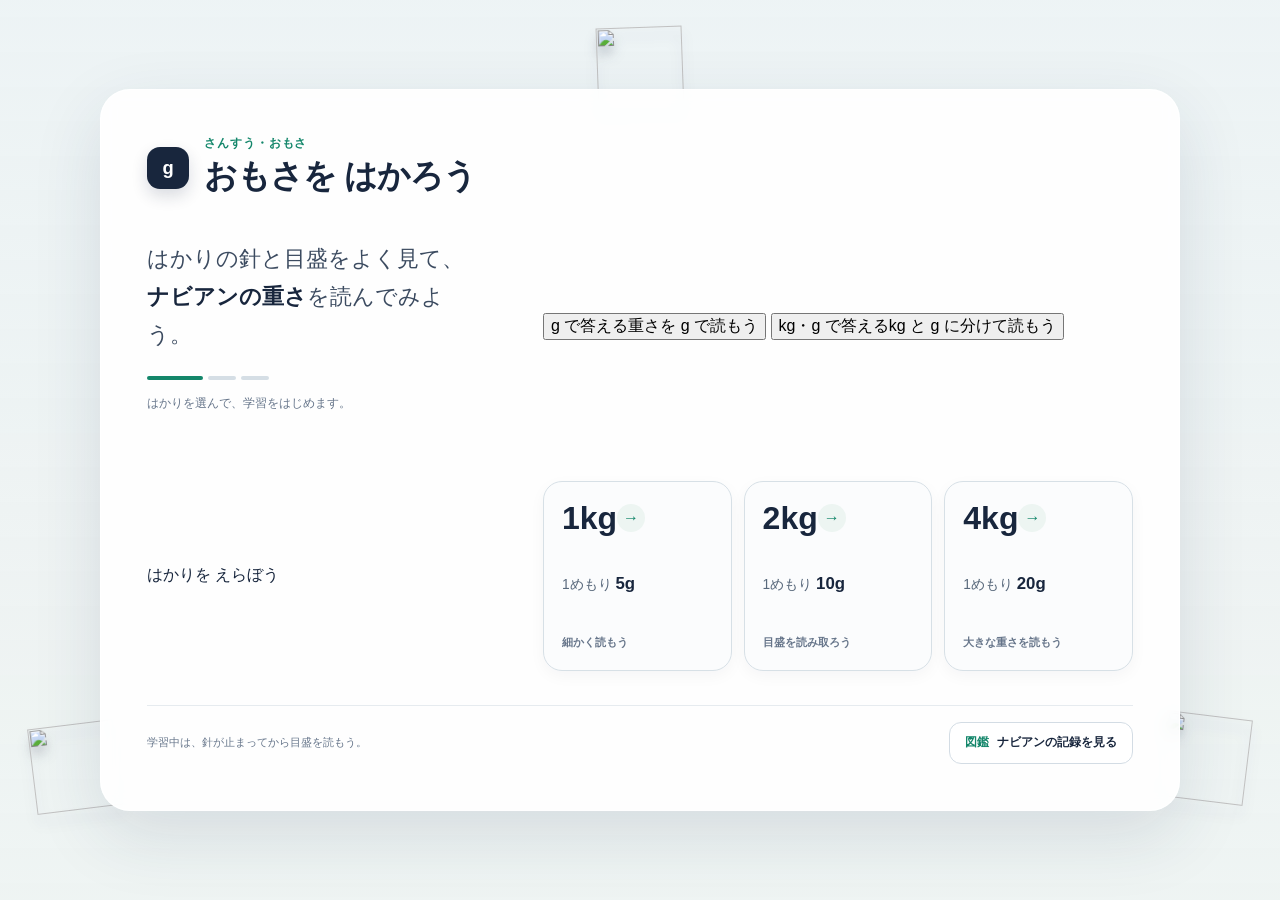
==== commit a2991795: "Add answer mode choices to start screen" ====
--- a/index.html
+++ b/index.html
@@ -2,7 +2,7 @@
 <html lang="ja">
 <head>
 <meta charset="UTF-8">
-<meta name="viewport" content="width=device-width,initial-scale=1,maximum-scale=1,user-scalable=no,viewport-fit=cover">
+<meta name="viewport" content="width=device-width,initial-scale=1,viewport-fit=cover">
 <title>ナビアンの おもさを はかろう</title>
 <link rel="stylesheet" href="https://tt-sensei.github.io/edu-effects/css/edu-effects.css">
 <link rel="stylesheet" href="https://tt-sensei.github.io/edu-effects/css/edu-feedback.css">
@@ -33,6 +33,12 @@
         <p class="start-sub">はかりを選んで、学習をはじめます。</p>
       </div>
 
+      <div class="answer-mode" aria-label="答え方を選ぶ">
+        <button class="answer-mode-card active" data-mode="g"><span class="answer-mode-title">g で答える</span><span class="answer-mode-desc">重さを g で読もう</span></button>
+        <button class="answer-mode-card" data-mode="kg-g"><span class="answer-mode-title">kg・g で答える</span><span class="answer-mode-desc">kg と g に分けて読もう</span></button>
+      </div>
+
+      <p class="choice-label">はかりを えらぼう</p>
       <div class="scale-choice" aria-label="はかりを選ぶ">
         <button class="scale-card" data-max="1000">
           <span class="scale-card-top"><span class="scale-number">1kg</span><span class="scale-arrow">→</span></span>
@@ -99,12 +105,14 @@
       </div>
       <p id="message" class="question-message" role="status">はかりが落ち着くまで見てみよう。</p>
       <div class="question-head">
-        <p class="question-label">ナビアンは <strong>何g</strong>かな？</p>
+        <p id="questionLabel" class="question-label">ナビアンは <strong>何g</strong>かな？</p>
         <p class="question-hint-line">針の先が、どの目盛を指しているか見てみよう。</p>
       </div>
       <div class="answer-row">
+        <input id="answerKg" type="number" inputmode="numeric" min="0" step="1" aria-label="kg" class="kg-input hidden">
+        <span id="answerKgUnit" class="kg-unit hidden">kg</span>
         <input id="answer" type="number" inputmode="numeric" min="0" step="1" aria-label="重さ">
-        <span>g</span>
+        <span id="answerGUnit">g</span>
         <button id="answerBtn">答える</button>
       </div>
       <div class="keypad" aria-label="数字パッド">
@@ -134,12 +142,21 @@
 
 <script type="module" src="js/app.js"></script>
 <script>
-/* タブレットでのピンチズームによるレイアウト変化を防ぐ */
+/* ピンチズームは許可しつつ、レイアウト判定は実画面サイズで固定する */
 (() => {
-  const stopGestureZoom = (event) => event.preventDefault();
-  ['gesturestart','gesturechange','gestureend'].forEach(type => {
-    document.addEventListener(type, stopGestureZoom, { passive: false });
-  });
+  const updateScreenClass = () => {
+    const landscape = window.matchMedia('(orientation: landscape)').matches;
+    const width = landscape
+      ? Math.max(window.screen.width, window.screen.height)
+      : Math.min(window.screen.width, window.screen.height);
+
+    document.documentElement.classList.toggle('screen-mid', width <= 1050);
+    document.documentElement.classList.toggle('screen-compact', width <= 820);
+    document.documentElement.classList.toggle('screen-small', width <= 650);
+  };
+
+  updateScreenClass();
+  window.addEventListener('orientationchange', updateScreenClass, { passive: true });
 })();
 </script>
 <script>
--- a/css/style.css
+++ b/css/style.css
@@ -1,11 +1,11 @@
 :root{--navy:#18263d;--muted:#66758a;--line:#d9e1e8;--green:#13866a;--green-dark:#0b6e56;--red:#c94f4f;--paper:#fff;--soft:#f4f7f9;--ink:#24344f}
 *{box-sizing:border-box;-webkit-tap-highlight-color:transparent}
-html,body{margin:0;width:100%;min-height:100%;font-family:"Hiragino Maru Gothic ProN","Yu Gothic",sans-serif;color:var(--navy);background:#eef3f6}
+html,body{margin:0;width:100%;min-height:100%;overscroll-behavior:none;font-family:"Hiragino Maru Gothic ProN","Yu Gothic",sans-serif;color:var(--navy);background:#eef3f6}
 button,input{font:inherit}button{cursor:pointer}.hidden{display:none!important}
 
 /* START */
-#start{position:fixed;inset:0;display:grid;place-items:center;padding:clamp(16px,3vw,36px);background:radial-gradient(circle at 15% 15%,#fff 0 18%,transparent 42%),linear-gradient(135deg,#edf5f7 0%,#f5f2ea 100%);overflow:hidden}
-.start-shell{position:relative;z-index:3;width:min(1080px,100%);padding:clamp(24px,4vw,46px);border:1px solid rgba(255,255,255,.9);border-radius:30px;background:rgba(255,255,255,.9);box-shadow:0 24px 70px rgba(35,52,79,.12);backdrop-filter:blur(8px)}
+#start{position:fixed;inset:0;display:grid;place-items:center;padding:clamp(16px,3vw,36px);background:linear-gradient(rgba(236,243,244,.62),rgba(239,244,241,.72)),url("https://raw.githubusercontent.com/TT-sensei/navi-character-/main/assets/web/fantasy/backgrounds/town.webp") center/cover no-repeat;overflow:hidden}
+.start-shell{position:relative;z-index:3;width:min(1080px,100%);padding:clamp(24px,4vw,46px);border:1px solid rgba(255,255,255,.92);border-radius:30px;background:rgba(255,255,255,.91);box-shadow:0 24px 70px rgba(35,52,79,.12);backdrop-filter:blur(8px)}
 .start-header{display:flex;align-items:center;gap:15px;margin-bottom:clamp(22px,4vh,38px)}
 .brand-mark{width:42px;height:42px;border-radius:13px;display:grid;place-items:center;background:var(--navy);color:#fff;font-size:1.15rem;font-weight:900;box-shadow:0 7px 16px rgba(24,38,61,.16)}
 .start-eyebrow{margin:0 0 3px;color:var(--green);font-size:.72rem;font-weight:900;letter-spacing:.08em}.start-header h1{margin:0;font-size:clamp(1.5rem,3vw,2.05rem);letter-spacing:-.03em}
@@ -16,7 +16,7 @@
 .scale-card:hover,.scale-card:focus-visible{transform:translateY(-4px);border-color:#8bc8b7;background:#f7fffc;box-shadow:0 12px 24px rgba(24,38,61,.09);outline:none}.scale-card:active{transform:translateY(-1px)}
 .scale-card-top{display:flex;justify-content:space-between;align-items:center}.scale-number{font-size:2rem;font-weight:900;line-height:1}.scale-arrow{width:28px;height:28px;border-radius:50%;display:grid;place-items:center;background:#edf5f2;color:var(--green);font-weight:900}.scale-card-step{font-size:.86rem;color:#59697c}.scale-card-step strong{font-size:1.05rem;color:var(--navy)}.scale-card-desc{font-size:.7rem;color:var(--muted);font-weight:700}
 .start-footer{display:flex;justify-content:space-between;align-items:center;gap:14px;margin-top:clamp(22px,4vh,34px);padding-top:16px;border-top:1px solid #e6ebef}.start-footer p{margin:0;color:var(--muted);font-size:.7rem}.start-book-btn{min-height:42px;padding:8px 15px;border:1px solid #d3dce4;border-radius:12px;background:#fff;color:var(--navy);font-size:.74rem;font-weight:800}.start-book-btn span{color:var(--green);margin-right:5px}
-.start-navi{position:absolute!important;width:74px!important;height:74px!important;object-fit:contain;filter:drop-shadow(0 8px 5px rgba(23,35,59,.12));z-index:2;pointer-events:none}.start-navi.n1{left:4%;top:12%;transform:rotate(-9deg)}.start-navi.n2{right:5%;top:11%;transform:rotate(8deg)}.start-navi.n3{right:7%;bottom:9%;transform:rotate(-8deg)}.start-orbit{position:absolute;border:1px solid rgba(70,104,123,.08);border-radius:50%;pointer-events:none}.start-orbit-a{width:460px;height:460px;right:-180px;top:-170px}.start-orbit-b{width:300px;height:300px;left:-180px;bottom:-150px}
+.start-navi{position:absolute!important;width:86px!important;height:86px!important;object-fit:contain;filter:drop-shadow(0 9px 6px rgba(23,35,59,.18));z-index:2;pointer-events:none}.start-navi.n1{left:2.5%;bottom:10%;transform:rotate(-7deg)}.start-navi.n2{right:2.5%;bottom:11%;transform:rotate(7deg)}.start-navi.n3{left:50%;top:3%;transform:translateX(-50%) rotate(-2deg)}.start-orbit{display:none}
 
 /* LESSON */
 #app{min-height:100vh;width:100%;max-width:1700px;margin:auto;padding:0 18px 18px;display:flex;flex-direction:column}
@@ -36,14 +36,14 @@
 .question{align-self:center;width:100%;padding:22px 20px 18px;background:var(--paper);border:1px solid var(--line);border-radius:22px;box-shadow:0 10px 28px rgba(24,42,67,.08)}.question-top{display:flex;justify-content:space-between;align-items:center;margin-bottom:12px}.question-step{color:var(--green);font-size:.68rem;font-weight:900;letter-spacing:.06em}.question-status{padding:4px 8px;border-radius:999px;background:#f1f5f7;color:var(--muted);font-size:.6rem;font-weight:800}
 .question-message{margin:0 0 17px;padding:9px 10px;border-radius:10px;background:#f3f7f9;color:#536377;text-align:center;font-size:.74rem;font-weight:800;line-height:1.45}.question-head{text-align:left}.question-label{font-size:1.3rem;font-weight:900;margin:0}.question-label strong{font-size:1.25em}.question-hint-line{margin:5px 0 15px;color:var(--muted);font-size:.65rem;line-height:1.5}
 .answer-row{display:grid;grid-template-columns:1fr auto 92px;align-items:center;gap:7px}.answer-row input{width:100%;height:60px;border:2px solid #d4dee5;border-radius:13px;text-align:center;font-size:1.8rem;font-weight:900;color:var(--navy);background:#fff}.answer-row input:focus{outline:3px solid rgba(19,134,106,.15);border-color:#71bba6}.answer-row span{font-size:1.15rem;font-weight:900}.answer-row button,.next{min-height:54px;border:0;border-radius:13px;padding:10px 12px;background:var(--green);color:#fff;font-weight:900}.answer-row button:disabled{opacity:.45;cursor:default}
-.keypad{display:grid;grid-template-columns:repeat(3,1fr);gap:6px;margin-top:9px}.keypad button{min-height:42px;border:1px solid #d7e0e6;border-radius:9px;background:#fbfcfd;color:var(--navy);font-size:1rem;font-weight:900}.keypad button:active{background:#eef3f5}.keypad button:disabled{opacity:.45;cursor:default}.keypad .key-action{font-size:.72rem;background:#f5f7f9}
+.keypad{display:grid;grid-template-columns:repeat(3,1fr);gap:6px;margin-top:9px}.keypad button{min-height:42px;border:1px solid #d7e0e6;border-radius:9px;background:#fbfcfd;color:var(--navy);font-size:1rem;font-weight:900}.keypad button:active{background:#eef3f5}.keypad button:disabled{opacity:.45;cursor:default}.keypad .key-action{font-size:.72rem;background:#e9eef5;color:var(--navy)}.keypad button[data-key="back"]{background:#e9eef5}.keypad button[data-key="clear"]{background:#e9eef5}
 .hint-btn{margin-top:10px;width:100%;min-height:42px;border:1px solid #d4dde4;border-radius:11px;background:#f8fafb;color:#344054;font-size:.72rem;font-weight:800}.hint-btn:hover{background:#eef3f5}.hint{margin:7px 0 0;padding:9px 10px;border-radius:9px;background:#f1f6fb;color:#24344f;font-size:.72rem;font-weight:700;text-align:center}
 .feedback{text-align:center;min-height:28px;margin:8px 0 0;font-size:.78rem;font-weight:900;line-height:1.45}.feedback.correct{color:#0b7758}.feedback.wrong{color:var(--red)}.next{display:block;width:100%;margin:7px auto 0}
 
 #book{position:fixed;inset:0;z-index:30;padding:18px;background:rgba(237,242,245,.97);overflow:auto}.book-panel{width:min(1180px,100%);margin:0 auto}.book-header{display:flex;align-items:center;justify-content:space-between;gap:12px;margin-bottom:6px}.book-kicker{margin:0 0 2px;color:var(--green);font-size:.72rem;font-weight:800}.book-header h2{margin:0;font-size:1.6rem}.book-intro{margin:0 0 16px;color:var(--muted);font-size:.8rem}.head-btn{min-height:42px;padding:7px 14px;border:1px solid var(--line);border-radius:11px;background:#fff;color:var(--navy);font-weight:800}
 .book-grid{display:grid;grid-template-columns:repeat(4,minmax(0,1fr));gap:12px}.book-card{display:flex;align-items:center;gap:10px;min-height:118px;padding:12px;border:1px solid var(--line);border-radius:16px;background:var(--paper)}.book-card img{width:70px;height:70px;object-fit:contain;flex:none}.book-card-body{min-width:0}.book-card h3{margin:0 0 7px;font-size:.85rem}.book-record{display:grid;grid-template-columns:1fr 1fr;gap:3px 8px;font-size:.65rem;color:var(--muted)}.book-record span:first-child{grid-column:1/-1}.book-record strong{color:var(--navy);font-size:.9rem}.book-last{margin:5px 0 0;font-size:.65rem;color:var(--green);font-weight:800}.book-unrecorded{margin:0;color:#98a2b3;font-size:.68rem}.book-card:not(.recorded) img{opacity:.42;filter:grayscale(.4)}
 
-@media(max-width:1050px){.lesson{grid-template-columns:minmax(0,1fr) 320px;gap:11px}.scale{width:min(94%,800px)}.dial{width:min(80%,390px)}.start-hero{grid-template-columns:1fr 1.45fr}.start-shell{padding:30px}}
-@media(max-width:820px){.lesson-header{height:56px}.lesson{grid-template-columns:1fr;grid-template-rows:minmax(430px,1fr) auto}.question{padding:14px 16px}.scale{width:min(94%,720px);height:min(100%,620px);min-height:430px}.question-label{font-size:1.08rem}.question-hint-line{margin-bottom:9px}.keypad{grid-template-columns:repeat(6,1fr)}.keypad button{min-height:38px}.start-hero{grid-template-columns:1fr;gap:22px}.start-copy{text-align:center}.start-rule{justify-content:center}.start-sub{font-size:.7rem}.scale-card{min-height:145px}}
-@media(max-width:650px){#start{padding:10px}.start-shell{padding:22px 16px;border-radius:22px}.start-header{margin-bottom:20px}.brand-mark{width:36px;height:36px;border-radius:11px}.start-header h1{font-size:1.45rem}.start-lead{font-size:.92rem}.scale-choice{grid-template-columns:1fr;gap:7px}.scale-card{min-height:75px;padding:12px 14px}.scale-card-desc{display:none}.scale-card-top{margin-bottom:4px}.scale-number{font-size:1.35rem}.scale-card-step{font-size:.7rem}.start-footer{align-items:stretch;flex-direction:column;gap:9px}.start-footer p{text-align:center}.start-book-btn{width:100%}.start-navi{width:50px!important;height:50px!important}.start-navi.n1{left:2%;top:5%}.start-navi.n2{right:2%;top:6%}.start-navi.n3{right:2%;bottom:4%}.start-orbit{display:none}#app{padding:0 8px 8px}.lesson-header{height:52px}.back-btn,.lesson-book-btn{min-height:34px;padding:5px 9px;font-size:.65rem}.lesson-title{gap:6px}.lesson-title strong{font-size:.72rem}.lesson-title p{font-size:.5rem}.lesson-dot{width:7px;height:7px;box-shadow:0 0 0 4px #e3f1ec}.lesson{grid-template-rows:minmax(350px,1fr) auto}.scale-label{left:11px;top:11px}.scale-label span{font-size:.63rem}.scale-label small{font-size:.52rem}.scale{width:96%;height:100%;min-height:350px}.pan{height:88px}.navian{width:72px;height:72px;top:37px}.scale-column{top:80px;height:78px}.scale-body{top:132px;height:calc(100% - 162px)}.dial{top:18px;width:min(78%,260px)}.question{padding:10px 9px;border-radius:17px}.question-top{margin-bottom:6px}.question-message{margin-bottom:9px;padding:6px;font-size:.64rem}.question-label{font-size:.88rem}.question-hint-line{display:none}.answer-row{gap:5px}.answer-row input{height:48px;font-size:1.35rem}.answer-row button{min-height:48px;padding:7px 9px;font-size:.75rem}.keypad{gap:4px;margin-top:6px}.keypad button{min-height:34px;padding:4px 2px;font-size:.84rem}.keypad .key-action{font-size:.61rem}.hint-btn{min-height:36px;margin-top:6px;font-size:.64rem}.feedback{min-height:20px;font-size:.68rem;margin:4px 0}.next{min-height:42px;font-size:.75rem}.book-grid{grid-template-columns:repeat(2,minmax(0,1fr));gap:8px}.book-card{min-height:105px;padding:9px;gap:7px}.book-card img{width:58px;height:58px}.book-card h3{font-size:.76rem}.book-record{font-size:.58rem}.book-record strong{font-size:.78rem}}
+html.screen-mid .lesson{grid-template-columns:minmax(0,1fr) 320px;gap:11px}html.screen-mid .scale{width:min(94%,800px)}html.screen-mid .dial{width:min(80%,390px)}html.screen-mid .start-hero{grid-template-columns:1fr 1.45fr}html.screen-mid .start-shell{padding:30px}
+html.screen-compact .lesson-header{height:56px}html.screen-compact .lesson{grid-template-columns:1fr;grid-template-rows:minmax(430px,1fr) auto}html.screen-compact .question{padding:14px 16px}html.screen-compact .scale{width:min(94%,720px);height:min(100%,620px);min-height:430px}html.screen-compact .question-label{font-size:1.08rem}html.screen-compact .question-hint-line{margin-bottom:9px}html.screen-compact .keypad button{min-height:38px}html.screen-compact .start-hero{grid-template-columns:1fr;gap:22px}html.screen-compact .start-copy{text-align:center}html.screen-compact .start-rule{justify-content:center}html.screen-compact .start-sub{font-size:.7rem}html.screen-compact .scale-card{min-height:145px}
+html.screen-small #start{padding:10px}html.screen-small .start-shell{padding:22px 16px;border-radius:22px}html.screen-small .start-header{margin-bottom:20px}html.screen-small .brand-mark{width:36px;height:36px;border-radius:11px}html.screen-small .start-header h1{font-size:1.45rem}html.screen-small .start-lead{font-size:.92rem}html.screen-small .scale-choice{grid-template-columns:1fr;gap:7px}html.screen-small .scale-card{min-height:75px;padding:12px 14px}html.screen-small .scale-card-desc{display:none}html.screen-small .scale-card-top{margin-bottom:4px}html.screen-small .scale-number{font-size:1.35rem}html.screen-small .scale-card-step{font-size:.7rem}html.screen-small .start-footer{align-items:stretch;flex-direction:column;gap:9px}html.screen-small .start-footer p{text-align:center}html.screen-small .start-book-btn{width:100%}html.screen-small .start-navi{width:52px!important;height:52px!important}html.screen-small .start-navi.n1{left:1%;bottom:5%}html.screen-small .start-navi.n2{right:1%;bottom:5%}html.screen-small .start-navi.n3{display:none}html.screen-small #app{padding:0 8px 8px}html.screen-small .lesson-header{height:52px}html.screen-small .back-btn,html.screen-small .lesson-book-btn{min-height:34px;padding:5px 9px;font-size:.65rem}html.screen-small .lesson-title{gap:6px}html.screen-small .lesson-title strong{font-size:.72rem}html.screen-small .lesson-title p{font-size:.5rem}html.screen-small .lesson-dot{width:7px;height:7px;box-shadow:0 0 0 4px #e3f1ec}html.screen-small .lesson{grid-template-rows:minmax(350px,1fr) auto}html.screen-small .scale-label{left:11px;top:11px}html.screen-small .scale-label span{font-size:.63rem}html.screen-small .scale-label small{font-size:.52rem}html.screen-small .scale{width:96%;height:100%;min-height:350px}html.screen-small .pan{height:88px}html.screen-small .navian{width:72px;height:72px;top:37px}html.screen-small .scale-column{top:80px;height:78px}html.screen-small .scale-body{top:132px;height:calc(100% - 162px)}html.screen-small .dial{top:18px;width:min(78%,260px)}html.screen-small .question{padding:10px 9px;border-radius:17px}html.screen-small .question-top{margin-bottom:6px}html.screen-small .question-message{margin-bottom:9px;padding:6px;font-size:.64rem}html.screen-small .question-label{font-size:.88rem}html.screen-small .question-hint-line{display:none}html.screen-small .answer-row{gap:5px}html.screen-small .answer-row input{height:48px;font-size:1.35rem}html.screen-small .answer-row button{min-height:48px;padding:7px 9px;font-size:.75rem}html.screen-small .keypad{gap:4px;margin-top:6px}html.screen-small .keypad button{min-height:34px;padding:4px 2px;font-size:.84rem}html.screen-small .keypad .key-action{font-size:.61rem}html.screen-small .hint-btn{min-height:36px;margin-top:6px;font-size:.64rem}html.screen-small .feedback{min-height:20px;font-size:.68rem;margin:4px 0}html.screen-small .next{min-height:42px;font-size:.75rem}html.screen-small .book-grid{grid-template-columns:repeat(2,minmax(0,1fr));gap:8px}html.screen-small .book-card{min-height:105px;padding:9px;gap:7px}html.screen-small .book-card img{width:58px;height:58px}html.screen-small .book-card h3{font-size:.76rem}html.screen-small .book-record{font-size:.58rem}html.screen-small .book-record strong{font-size:.78rem}
 @media(prefers-reduced-motion:reduce){.scale-card,.navian{transition:none}.scale-card:hover,.scale-card:focus-visible{transform:none}}
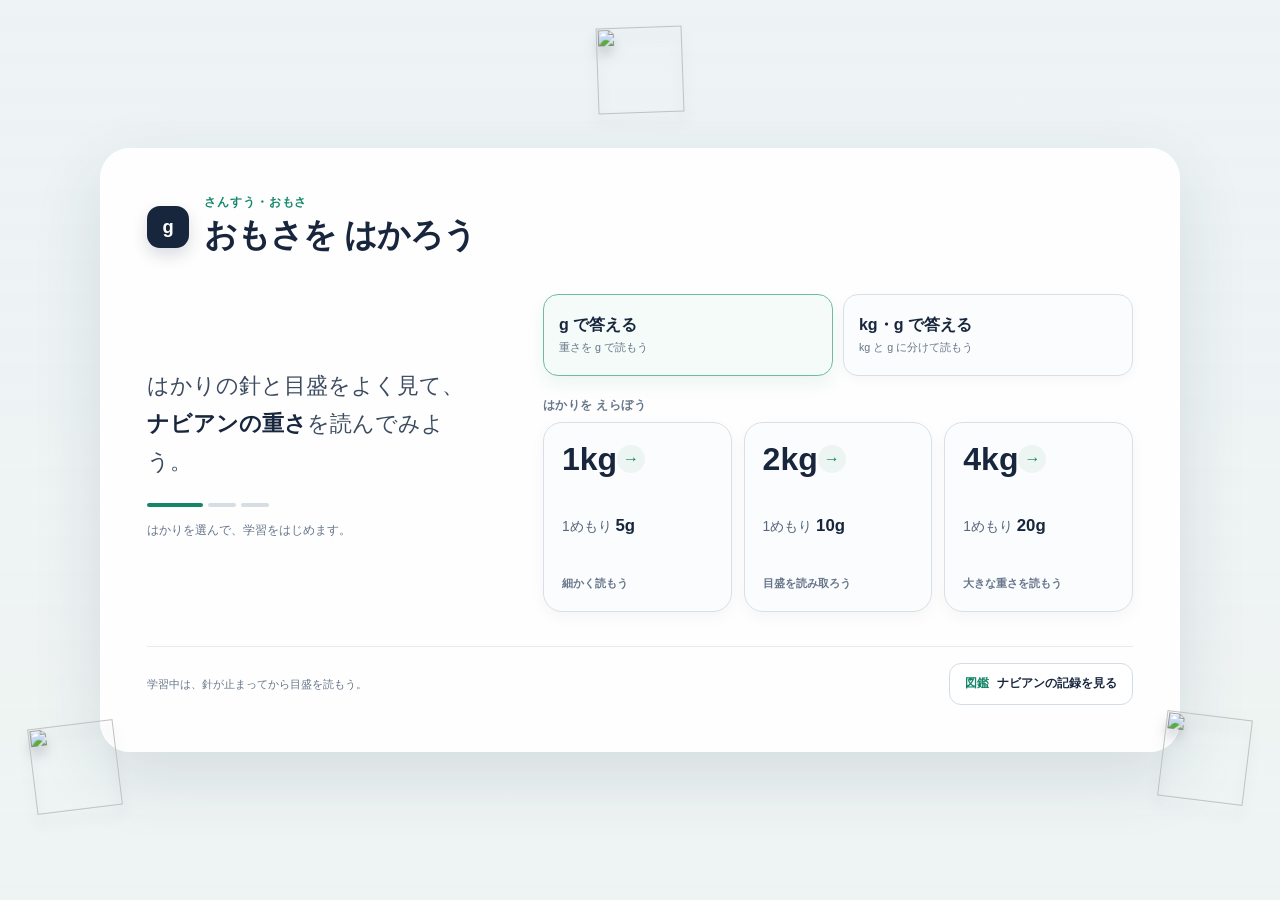
==== commit 50646492: "トップページの選択カード配置を修正" ====
--- a/index.html
+++ b/index.html
@@ -33,13 +33,14 @@
         <p class="start-sub">はかりを選んで、学習をはじめます。</p>
       </div>
 
-      <div class="answer-mode" aria-label="答え方を選ぶ">
-        <button class="answer-mode-card active" data-mode="g"><span class="answer-mode-title">g で答える</span><span class="answer-mode-desc">重さを g で読もう</span></button>
-        <button class="answer-mode-card" data-mode="kg-g"><span class="answer-mode-title">kg・g で答える</span><span class="answer-mode-desc">kg と g に分けて読もう</span></button>
-      </div>
+      <div class="start-choice">
+        <div class="answer-mode" aria-label="答え方を選ぶ">
+          <button class="answer-mode-card active" data-mode="g"><span class="answer-mode-title">g で答える</span><span class="answer-mode-desc">重さを g で読もう</span></button>
+          <button class="answer-mode-card" data-mode="kg-g"><span class="answer-mode-title">kg・g で答える</span><span class="answer-mode-desc">kg と g に分けて読もう</span></button>
+        </div>
 
-      <p class="choice-label">はかりを えらぼう</p>
-      <div class="scale-choice" aria-label="はかりを選ぶ">
+        <p class="choice-label">はかりを えらぼう</p>
+        <div class="scale-choice" aria-label="はかりを選ぶ">
         <button class="scale-card" data-max="1000">
           <span class="scale-card-top"><span class="scale-number">1kg</span><span class="scale-arrow">→</span></span>
           <span class="scale-card-step">1めもり <strong>5g</strong></span>
@@ -55,6 +56,7 @@
           <span class="scale-card-step">1めもり <strong>20g</strong></span>
           <span class="scale-card-desc">大きな重さを読もう</span>
         </button>
+        </div>
       </div>
     </section>
 
--- a/css/style.css
+++ b/css/style.css
@@ -10,13 +10,13 @@
 .brand-mark{width:42px;height:42px;border-radius:13px;display:grid;place-items:center;background:var(--navy);color:#fff;font-size:1.15rem;font-weight:900;box-shadow:0 7px 16px rgba(24,38,61,.16)}
 .start-eyebrow{margin:0 0 3px;color:var(--green);font-size:.72rem;font-weight:900;letter-spacing:.08em}.start-header h1{margin:0;font-size:clamp(1.5rem,3vw,2.05rem);letter-spacing:-.03em}
 .start-hero{display:grid;grid-template-columns:minmax(250px,.72fr) minmax(470px,1.28fr);gap:clamp(28px,5vw,64px);align-items:center}
-.start-copy{padding:5px 0}.start-lead{margin:0;font-size:clamp(1.05rem,2vw,1.35rem);line-height:1.75;color:#3c4b60}.start-lead strong{color:var(--navy);font-weight:900}.start-rule{display:flex;gap:5px;margin:22px 0 15px}.start-rule span{width:28px;height:4px;border-radius:99px;background:#d5dee5}.start-rule span:first-child{width:56px;background:var(--green)}.start-sub{margin:0;color:var(--muted);font-size:.78rem}
+.start-copy{padding:5px 0}.choice-label{margin:22px 0 9px;color:var(--muted);font-size:.72rem;font-weight:900;letter-spacing:.04em}.answer-mode{display:grid;grid-template-columns:repeat(2,1fr);gap:10px}.answer-mode-card{min-height:82px;padding:13px 15px;border:1px solid #d7e0e6;border-radius:15px;background:#fbfcfd;color:var(--navy);text-align:left;display:flex;flex-direction:column;justify-content:center;gap:5px;box-shadow:0 4px 12px rgba(24,38,61,.03)}.answer-mode-card.active{border-color:#71bba6;background:#f4fbf8;box-shadow:0 8px 18px rgba(19,134,106,.08)}.answer-mode-title{font-size:1rem;font-weight:900}.answer-mode-desc{font-size:.67rem;color:var(--muted)}.start-lead{margin:0;font-size:clamp(1.05rem,2vw,1.35rem);line-height:1.75;color:#3c4b60}.start-lead strong{color:var(--navy);font-weight:900}.start-rule{display:flex;gap:5px;margin:22px 0 15px}.start-rule span{width:28px;height:4px;border-radius:99px;background:#d5dee5}.start-rule span:first-child{width:56px;background:var(--green)}.start-sub{margin:0;color:var(--muted);font-size:.78rem}
 .scale-choice{display:grid;grid-template-columns:repeat(3,1fr);gap:12px}
 .scale-card{min-height:190px;padding:20px 18px;border:1px solid #d7e0e6;border-radius:19px;background:#fbfcfd;color:var(--navy);text-align:left;display:flex;flex-direction:column;justify-content:space-between;transition:.16s ease;box-shadow:0 5px 16px rgba(24,38,61,.04)}
 .scale-card:hover,.scale-card:focus-visible{transform:translateY(-4px);border-color:#8bc8b7;background:#f7fffc;box-shadow:0 12px 24px rgba(24,38,61,.09);outline:none}.scale-card:active{transform:translateY(-1px)}
 .scale-card-top{display:flex;justify-content:space-between;align-items:center}.scale-number{font-size:2rem;font-weight:900;line-height:1}.scale-arrow{width:28px;height:28px;border-radius:50%;display:grid;place-items:center;background:#edf5f2;color:var(--green);font-weight:900}.scale-card-step{font-size:.86rem;color:#59697c}.scale-card-step strong{font-size:1.05rem;color:var(--navy)}.scale-card-desc{font-size:.7rem;color:var(--muted);font-weight:700}
 .start-footer{display:flex;justify-content:space-between;align-items:center;gap:14px;margin-top:clamp(22px,4vh,34px);padding-top:16px;border-top:1px solid #e6ebef}.start-footer p{margin:0;color:var(--muted);font-size:.7rem}.start-book-btn{min-height:42px;padding:8px 15px;border:1px solid #d3dce4;border-radius:12px;background:#fff;color:var(--navy);font-size:.74rem;font-weight:800}.start-book-btn span{color:var(--green);margin-right:5px}
-.start-navi{position:absolute!important;width:86px!important;height:86px!important;object-fit:contain;filter:drop-shadow(0 9px 6px rgba(23,35,59,.18));z-index:2;pointer-events:none}.start-navi.n1{left:2.5%;bottom:10%;transform:rotate(-7deg)}.start-navi.n2{right:2.5%;bottom:11%;transform:rotate(7deg)}.start-navi.n3{left:50%;top:3%;transform:translateX(-50%) rotate(-2deg)}.start-orbit{display:none}
+.start-navi{position:absolute!important;width:86px!important;height:86px!important;object-fit:contain;filter:drop-shadow(0 9px 6px rgba(23,35,59,.18));z-index:10;pointer-events:none}.start-navi.n1{left:2.5%;bottom:10%;transform:rotate(-7deg)}.start-navi.n2{right:2.5%;bottom:11%;transform:rotate(7deg)}.start-navi.n3{left:50%;top:3%;transform:translateX(-50%) rotate(-2deg)}.start-orbit{display:none}
 
 /* LESSON */
 #app{min-height:100vh;width:100%;max-width:1700px;margin:auto;padding:0 18px 18px;display:flex;flex-direction:column}
@@ -35,7 +35,7 @@
 
 .question{align-self:center;width:100%;padding:22px 20px 18px;background:var(--paper);border:1px solid var(--line);border-radius:22px;box-shadow:0 10px 28px rgba(24,42,67,.08)}.question-top{display:flex;justify-content:space-between;align-items:center;margin-bottom:12px}.question-step{color:var(--green);font-size:.68rem;font-weight:900;letter-spacing:.06em}.question-status{padding:4px 8px;border-radius:999px;background:#f1f5f7;color:var(--muted);font-size:.6rem;font-weight:800}
 .question-message{margin:0 0 17px;padding:9px 10px;border-radius:10px;background:#f3f7f9;color:#536377;text-align:center;font-size:.74rem;font-weight:800;line-height:1.45}.question-head{text-align:left}.question-label{font-size:1.3rem;font-weight:900;margin:0}.question-label strong{font-size:1.25em}.question-hint-line{margin:5px 0 15px;color:var(--muted);font-size:.65rem;line-height:1.5}
-.answer-row{display:grid;grid-template-columns:1fr auto 92px;align-items:center;gap:7px}.answer-row input{width:100%;height:60px;border:2px solid #d4dee5;border-radius:13px;text-align:center;font-size:1.8rem;font-weight:900;color:var(--navy);background:#fff}.answer-row input:focus{outline:3px solid rgba(19,134,106,.15);border-color:#71bba6}.answer-row span{font-size:1.15rem;font-weight:900}.answer-row button,.next{min-height:54px;border:0;border-radius:13px;padding:10px 12px;background:var(--green);color:#fff;font-weight:900}.answer-row button:disabled{opacity:.45;cursor:default}
+.answer-row{display:grid;grid-template-columns:1fr auto 1fr auto 92px;align-items:center;gap:7px}.answer-row .kg-input{min-width:0}.answer-row .kg-unit{font-size:1.15rem;font-weight:900}.answer-row input{width:100%;height:60px;border:2px solid #d4dee5;border-radius:13px;text-align:center;font-size:1.8rem;font-weight:900;color:var(--navy);background:#fff}.answer-row input:focus{outline:3px solid rgba(19,134,106,.15);border-color:#71bba6}.answer-row span{font-size:1.15rem;font-weight:900}.answer-row button,.next{min-height:54px;border:0;border-radius:13px;padding:10px 12px;background:var(--green);color:#fff;font-weight:900}.answer-row button:disabled{opacity:.45;cursor:default}
 .keypad{display:grid;grid-template-columns:repeat(3,1fr);gap:6px;margin-top:9px}.keypad button{min-height:42px;border:1px solid #d7e0e6;border-radius:9px;background:#fbfcfd;color:var(--navy);font-size:1rem;font-weight:900}.keypad button:active{background:#eef3f5}.keypad button:disabled{opacity:.45;cursor:default}.keypad .key-action{font-size:.72rem;background:#e9eef5;color:var(--navy)}.keypad button[data-key="back"]{background:#e9eef5}.keypad button[data-key="clear"]{background:#e9eef5}
 .hint-btn{margin-top:10px;width:100%;min-height:42px;border:1px solid #d4dde4;border-radius:11px;background:#f8fafb;color:#344054;font-size:.72rem;font-weight:800}.hint-btn:hover{background:#eef3f5}.hint{margin:7px 0 0;padding:9px 10px;border-radius:9px;background:#f1f6fb;color:#24344f;font-size:.72rem;font-weight:700;text-align:center}
 .feedback{text-align:center;min-height:28px;margin:8px 0 0;font-size:.78rem;font-weight:900;line-height:1.45}.feedback.correct{color:#0b7758}.feedback.wrong{color:var(--red)}.next{display:block;width:100%;margin:7px auto 0}
@@ -44,6 +44,6 @@
 .book-grid{display:grid;grid-template-columns:repeat(4,minmax(0,1fr));gap:12px}.book-card{display:flex;align-items:center;gap:10px;min-height:118px;padding:12px;border:1px solid var(--line);border-radius:16px;background:var(--paper)}.book-card img{width:70px;height:70px;object-fit:contain;flex:none}.book-card-body{min-width:0}.book-card h3{margin:0 0 7px;font-size:.85rem}.book-record{display:grid;grid-template-columns:1fr 1fr;gap:3px 8px;font-size:.65rem;color:var(--muted)}.book-record span:first-child{grid-column:1/-1}.book-record strong{color:var(--navy);font-size:.9rem}.book-last{margin:5px 0 0;font-size:.65rem;color:var(--green);font-weight:800}.book-unrecorded{margin:0;color:#98a2b3;font-size:.68rem}.book-card:not(.recorded) img{opacity:.42;filter:grayscale(.4)}
 
 html.screen-mid .lesson{grid-template-columns:minmax(0,1fr) 320px;gap:11px}html.screen-mid .scale{width:min(94%,800px)}html.screen-mid .dial{width:min(80%,390px)}html.screen-mid .start-hero{grid-template-columns:1fr 1.45fr}html.screen-mid .start-shell{padding:30px}
-html.screen-compact .lesson-header{height:56px}html.screen-compact .lesson{grid-template-columns:1fr;grid-template-rows:minmax(430px,1fr) auto}html.screen-compact .question{padding:14px 16px}html.screen-compact .scale{width:min(94%,720px);height:min(100%,620px);min-height:430px}html.screen-compact .question-label{font-size:1.08rem}html.screen-compact .question-hint-line{margin-bottom:9px}html.screen-compact .keypad button{min-height:38px}html.screen-compact .start-hero{grid-template-columns:1fr;gap:22px}html.screen-compact .start-copy{text-align:center}html.screen-compact .start-rule{justify-content:center}html.screen-compact .start-sub{font-size:.7rem}html.screen-compact .scale-card{min-height:145px}
-html.screen-small #start{padding:10px}html.screen-small .start-shell{padding:22px 16px;border-radius:22px}html.screen-small .start-header{margin-bottom:20px}html.screen-small .brand-mark{width:36px;height:36px;border-radius:11px}html.screen-small .start-header h1{font-size:1.45rem}html.screen-small .start-lead{font-size:.92rem}html.screen-small .scale-choice{grid-template-columns:1fr;gap:7px}html.screen-small .scale-card{min-height:75px;padding:12px 14px}html.screen-small .scale-card-desc{display:none}html.screen-small .scale-card-top{margin-bottom:4px}html.screen-small .scale-number{font-size:1.35rem}html.screen-small .scale-card-step{font-size:.7rem}html.screen-small .start-footer{align-items:stretch;flex-direction:column;gap:9px}html.screen-small .start-footer p{text-align:center}html.screen-small .start-book-btn{width:100%}html.screen-small .start-navi{width:52px!important;height:52px!important}html.screen-small .start-navi.n1{left:1%;bottom:5%}html.screen-small .start-navi.n2{right:1%;bottom:5%}html.screen-small .start-navi.n3{display:none}html.screen-small #app{padding:0 8px 8px}html.screen-small .lesson-header{height:52px}html.screen-small .back-btn,html.screen-small .lesson-book-btn{min-height:34px;padding:5px 9px;font-size:.65rem}html.screen-small .lesson-title{gap:6px}html.screen-small .lesson-title strong{font-size:.72rem}html.screen-small .lesson-title p{font-size:.5rem}html.screen-small .lesson-dot{width:7px;height:7px;box-shadow:0 0 0 4px #e3f1ec}html.screen-small .lesson{grid-template-rows:minmax(350px,1fr) auto}html.screen-small .scale-label{left:11px;top:11px}html.screen-small .scale-label span{font-size:.63rem}html.screen-small .scale-label small{font-size:.52rem}html.screen-small .scale{width:96%;height:100%;min-height:350px}html.screen-small .pan{height:88px}html.screen-small .navian{width:72px;height:72px;top:37px}html.screen-small .scale-column{top:80px;height:78px}html.screen-small .scale-body{top:132px;height:calc(100% - 162px)}html.screen-small .dial{top:18px;width:min(78%,260px)}html.screen-small .question{padding:10px 9px;border-radius:17px}html.screen-small .question-top{margin-bottom:6px}html.screen-small .question-message{margin-bottom:9px;padding:6px;font-size:.64rem}html.screen-small .question-label{font-size:.88rem}html.screen-small .question-hint-line{display:none}html.screen-small .answer-row{gap:5px}html.screen-small .answer-row input{height:48px;font-size:1.35rem}html.screen-small .answer-row button{min-height:48px;padding:7px 9px;font-size:.75rem}html.screen-small .keypad{gap:4px;margin-top:6px}html.screen-small .keypad button{min-height:34px;padding:4px 2px;font-size:.84rem}html.screen-small .keypad .key-action{font-size:.61rem}html.screen-small .hint-btn{min-height:36px;margin-top:6px;font-size:.64rem}html.screen-small .feedback{min-height:20px;font-size:.68rem;margin:4px 0}html.screen-small .next{min-height:42px;font-size:.75rem}html.screen-small .book-grid{grid-template-columns:repeat(2,minmax(0,1fr));gap:8px}html.screen-small .book-card{min-height:105px;padding:9px;gap:7px}html.screen-small .book-card img{width:58px;height:58px}html.screen-small .book-card h3{font-size:.76rem}html.screen-small .book-record{font-size:.58rem}html.screen-small .book-record strong{font-size:.78rem}
+html.screen-compact .lesson-header{height:56px}html.screen-compact .lesson{grid-template-columns:1fr;grid-template-rows:minmax(430px,1fr) auto}html.screen-compact .question{padding:14px 16px}html.screen-compact .scale{width:min(94%,720px);height:min(100%,620px);min-height:430px}html.screen-compact .question-label{font-size:1.08rem}html.screen-compact .question-hint-line{margin-bottom:9px}html.screen-compact .keypad button{min-height:38px}html.screen-compact .start-hero{grid-template-columns:1fr;gap:22px}html.screen-compact .start-copy{text-align:center}html.screen-compact .answer-mode-card{min-height:72px}html.screen-compact .choice-label{text-align:center}html.screen-compact .start-rule{justify-content:center}html.screen-compact .start-sub{font-size:.7rem}html.screen-compact .scale-card{min-height:145px}
+html.screen-small #start{padding:10px}html.screen-small .start-shell{padding:22px 16px;border-radius:22px}html.screen-small .start-header{margin-bottom:20px}html.screen-small .brand-mark{width:36px;height:36px;border-radius:11px}html.screen-small .start-header h1{font-size:1.45rem}html.screen-small .start-lead{font-size:.92rem}html.screen-small .answer-mode{grid-template-columns:1fr;gap:7px}html.screen-small .answer-mode-card{min-height:58px;padding:10px 12px}html.screen-small .answer-mode-desc{display:none}html.screen-small .choice-label{margin:13px 0 6px}html.screen-small .scale-choice{grid-template-columns:1fr;gap:7px}html.screen-small .scale-card{min-height:75px;padding:12px 14px}html.screen-small .scale-card-desc{display:none}html.screen-small .scale-card-top{margin-bottom:4px}html.screen-small .scale-number{font-size:1.35rem}html.screen-small .scale-card-step{font-size:.7rem}html.screen-small .start-footer{align-items:stretch;flex-direction:column;gap:9px}html.screen-small .start-footer p{text-align:center}html.screen-small .start-book-btn{width:100%}html.screen-small .start-navi{width:52px!important;height:52px!important}html.screen-small .start-navi.n1{left:1%;bottom:5%}html.screen-small .start-navi.n2{right:1%;bottom:5%}html.screen-small .start-navi.n3{display:none}html.screen-small #app{padding:0 8px 8px}html.screen-small .lesson-header{height:52px}html.screen-small .back-btn,html.screen-small .lesson-book-btn{min-height:34px;padding:5px 9px;font-size:.65rem}html.screen-small .lesson-title{gap:6px}html.screen-small .lesson-title strong{font-size:.72rem}html.screen-small .lesson-title p{font-size:.5rem}html.screen-small .lesson-dot{width:7px;height:7px;box-shadow:0 0 0 4px #e3f1ec}html.screen-small .lesson{grid-template-rows:minmax(350px,1fr) auto}html.screen-small .scale-label{left:11px;top:11px}html.screen-small .scale-label span{font-size:.63rem}html.screen-small .scale-label small{font-size:.52rem}html.screen-small .scale{width:96%;height:100%;min-height:350px}html.screen-small .pan{height:88px}html.screen-small .navian{width:72px;height:72px;top:37px}html.screen-small .scale-column{top:80px;height:78px}html.screen-small .scale-body{top:132px;height:calc(100% - 162px)}html.screen-small .dial{top:18px;width:min(78%,260px)}html.screen-small .question{padding:10px 9px;border-radius:17px}html.screen-small .question-top{margin-bottom:6px}html.screen-small .question-message{margin-bottom:9px;padding:6px;font-size:.64rem}html.screen-small .question-label{font-size:.88rem}html.screen-small .question-hint-line{display:none}html.screen-small .answer-row{gap:5px;grid-template-columns:1fr auto 1fr auto 76px}html.screen-small .answer-row .kg-unit,html.screen-small .answer-row #answerGUnit{font-size:.95rem}html.screen-small .answer-row input{height:48px;font-size:1.35rem}html.screen-small .answer-row button{min-height:48px;padding:7px 9px;font-size:.75rem}html.screen-small .keypad{gap:4px;margin-top:6px}html.screen-small .keypad button{min-height:34px;padding:4px 2px;font-size:.84rem}html.screen-small .keypad .key-action{font-size:.61rem}html.screen-small .hint-btn{min-height:36px;margin-top:6px;font-size:.64rem}html.screen-small .feedback{min-height:20px;font-size:.68rem;margin:4px 0}html.screen-small .next{min-height:42px;font-size:.75rem}html.screen-small .book-grid{grid-template-columns:repeat(2,minmax(0,1fr));gap:8px}html.screen-small .book-card{min-height:105px;padding:9px;gap:7px}html.screen-small .book-card img{width:58px;height:58px}html.screen-small .book-card h3{font-size:.76rem}html.screen-small .book-record{font-size:.58rem}html.screen-small .book-record strong{font-size:.78rem}
 @media(prefers-reduced-motion:reduce){.scale-card,.navian{transition:none}.scale-card:hover,.scale-card:focus-visible{transform:none}}
